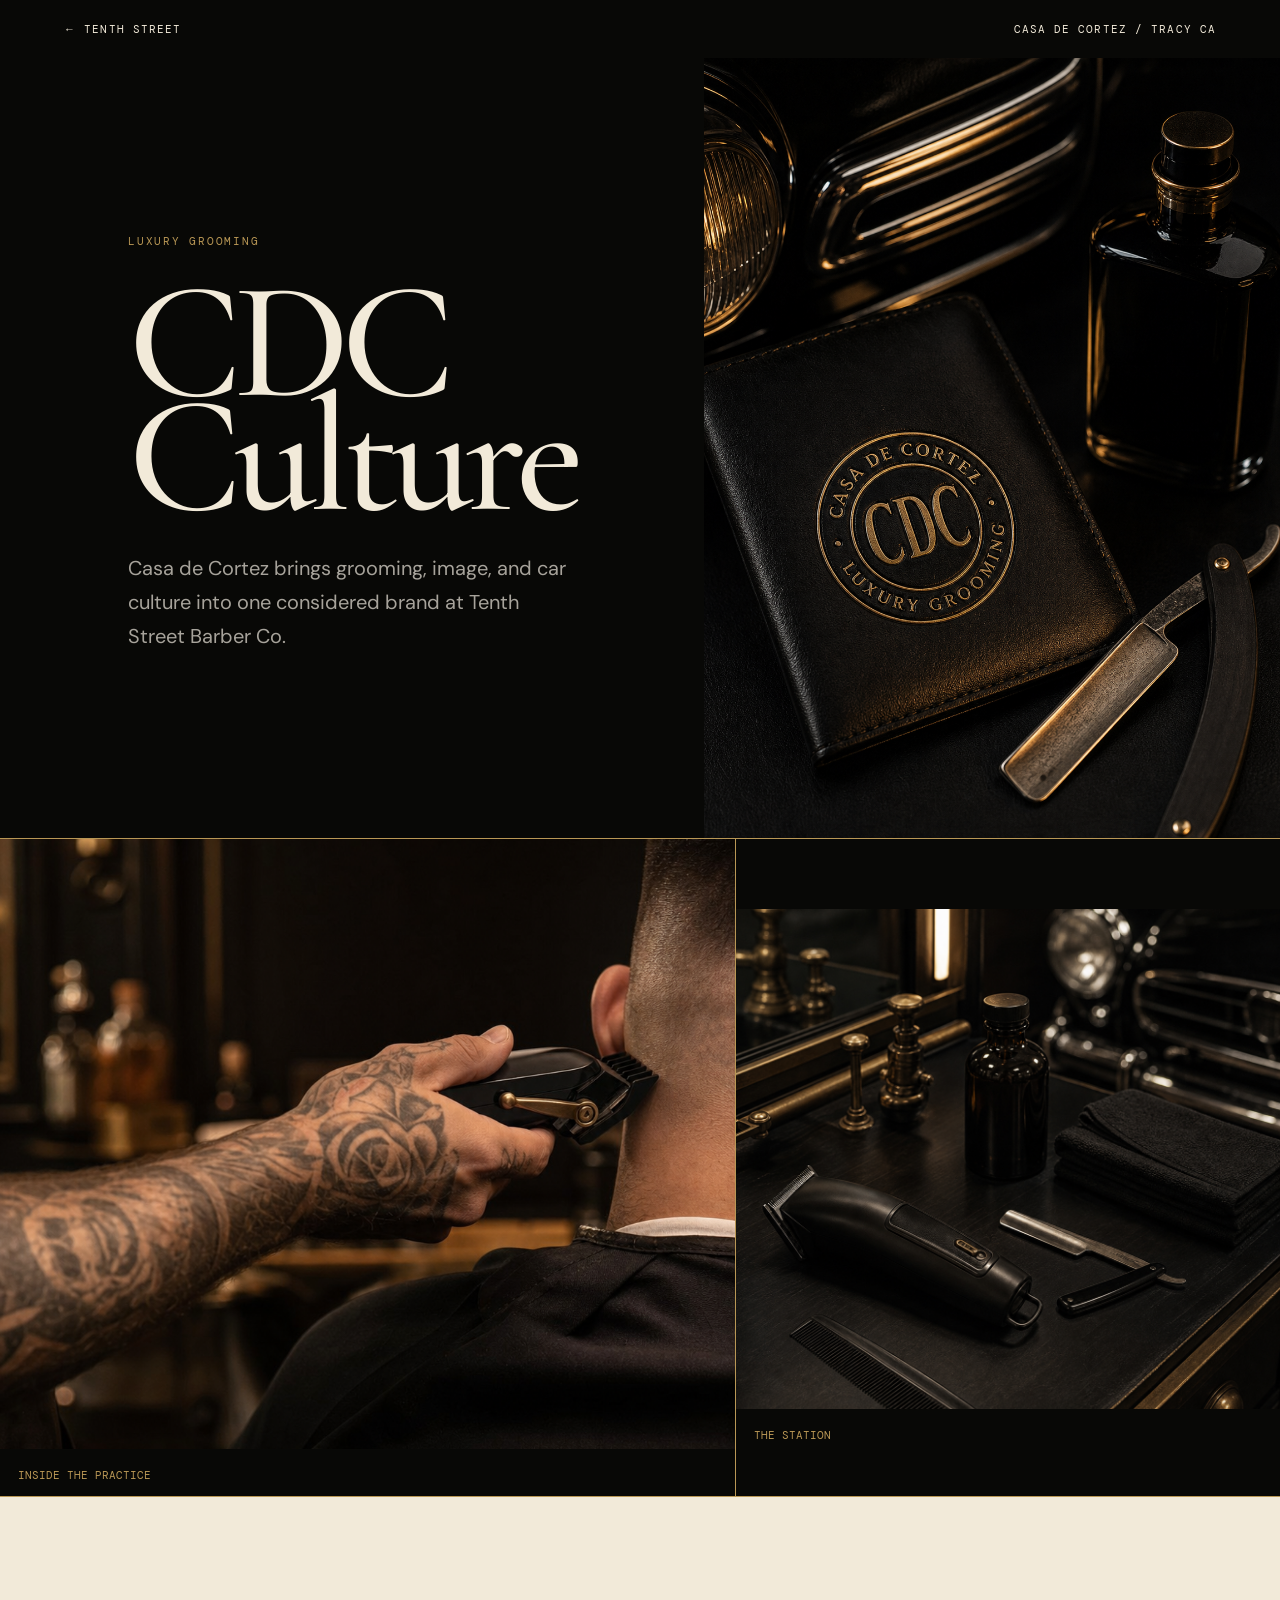
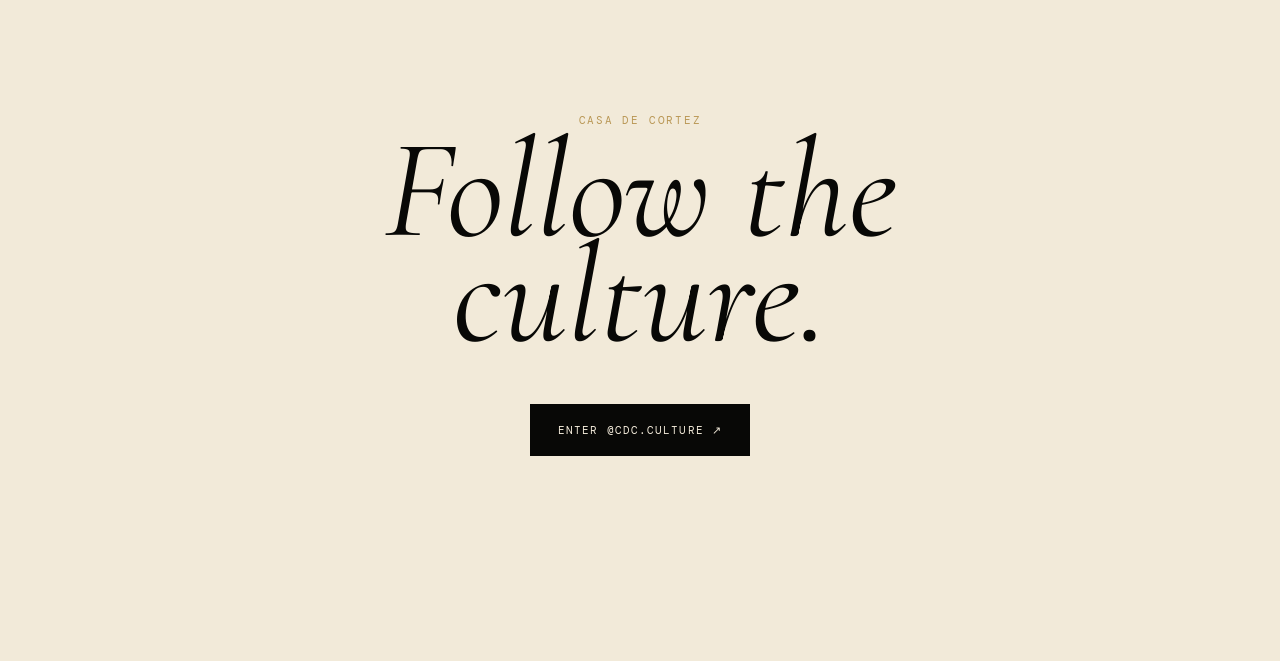
==== barbers/cdc-culture/index.html @ 83311b33 "Initial public release" ====
<!doctype html><html lang="en"><head><meta charset="utf-8"><meta name="viewport" content="width=device-width,initial-scale=1"><meta name="description" content="CDC Culture by Casa de Cortez, luxury grooming in Tracy, California."><title>CDC Culture — Casa de Cortez</title><link rel="preconnect" href="https://fonts.googleapis.com"><link href="https://fonts.googleapis.com/css2?family=Cormorant+Garamond:ital,wght@0,500;1,400&family=DM+Sans&family=DM+Mono&display=swap" rel="stylesheet"><style>
:root{--black:#080806;--cream:#f2ead9;--gold:#b99755}*{box-sizing:border-box}html{scroll-behavior:smooth}body{margin:0;background:var(--black);color:var(--cream);font-family:"DM Sans",sans-serif}.profile--luxury{overflow-x:hidden}.nav{display:flex;justify-content:space-between;padding:22px clamp(20px,5vw,76px);font:11px DM Mono;text-transform:uppercase;letter-spacing:.1em}.nav a{color:inherit;text-decoration:none}.hero{display:grid;grid-template-columns:1fr 1fr;min-height:780px;align-items:center}.copy{padding:clamp(60px,10vw,145px)}.overline{font:11px DM Mono;color:var(--gold);text-transform:uppercase;letter-spacing:.16em}h1{font:500 clamp(80px,13vw,190px)/.68 "Cormorant Garamond";letter-spacing:-.05em;margin:38px 0}.bio{font-size:20px;line-height:1.7;max-width:470px;color:#a7a39b}.hero img{width:100%;height:100%;object-fit:cover;object-position:center 16%}.work{display:grid;grid-template-columns:1.15fr .85fr;gap:1px;background:var(--gold);padding-block:1px}.work figure{margin:0;background:var(--black)}.work img{width:100%;height:610px;object-fit:cover;object-position:center 18%}.work figure:last-child img{height:500px;margin-top:70px;object-position:center 28%}.work figcaption{padding:14px 18px;font:11px DM Mono;color:var(--gold);text-transform:uppercase}.close{text-align:center;padding:clamp(100px,16vw,220px) 24px;background:var(--cream);color:var(--black)}.close h2{font:italic 400 clamp(70px,11vw,160px)/.75 "Cormorant Garamond";margin:0 0 55px}.btn{display:inline-block;background:var(--black);color:var(--cream);padding:19px 28px;text-decoration:none;font:11px DM Mono;text-transform:uppercase;letter-spacing:.1em}@media(max-width:750px){.hero,.work{grid-template-columns:1fr}.copy{padding:70px 24px}.hero img{height:560px;object-position:center 12%}.work img,.work figure:last-child img{height:480px;margin:0;object-position:center 14%}}@media(prefers-reduced-motion:reduce){html{scroll-behavior:auto}*{animation:none!important;transition:none!important}}
</style></head><body class="profile--luxury"><nav class="nav"><a href="../../index.html">← Tenth Street</a><span>Casa de Cortez / Tracy CA</span></nav><main><section class="hero"><div class="copy"><p class="overline">Luxury grooming</p><h1>CDC<br>Culture</h1><p class="bio">Casa de Cortez brings grooming, image, and car culture into one considered brand at Tenth Street Barber Co.</p></div><img src="assets/hero-v2.png" alt="Casa de Cortez luxury grooming campaign image"></section><section class="work" aria-label="CDC Culture at work"><figure><img src="assets/action-v3.png" alt="Precision clipper work in the CDC Culture shop"><figcaption>Inside the practice</figcaption></figure><figure><img src="assets/gear-v3.png" alt="Black and brass barber tools at a CDC Culture station"><figcaption>The station</figcaption></figure></section><section class="close"><p class="overline">Casa de Cortez</p><h2>Follow the<br>culture.</h2><a class="btn" href="https://www.instagram.com/cdc.culture/" target="_blank" rel="noreferrer">Enter @cdc.culture ↗</a></section></main></body></html>
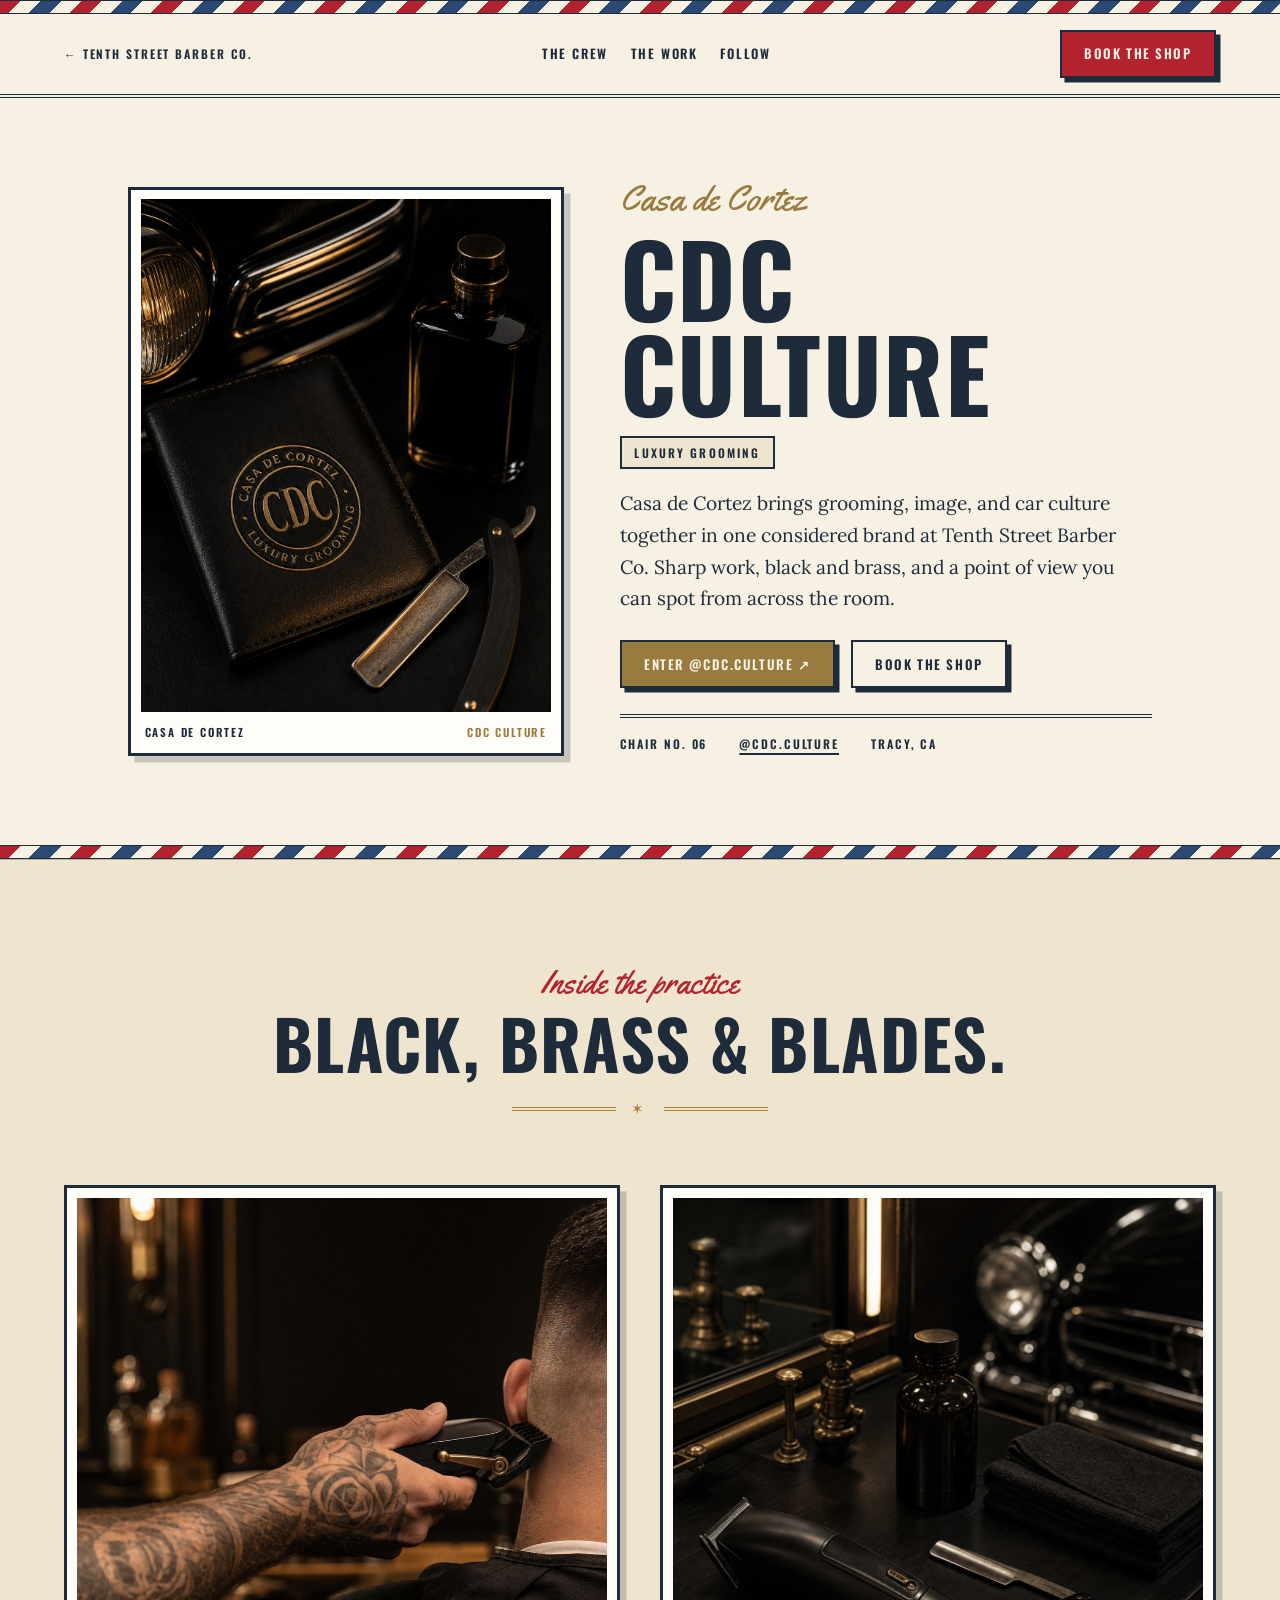
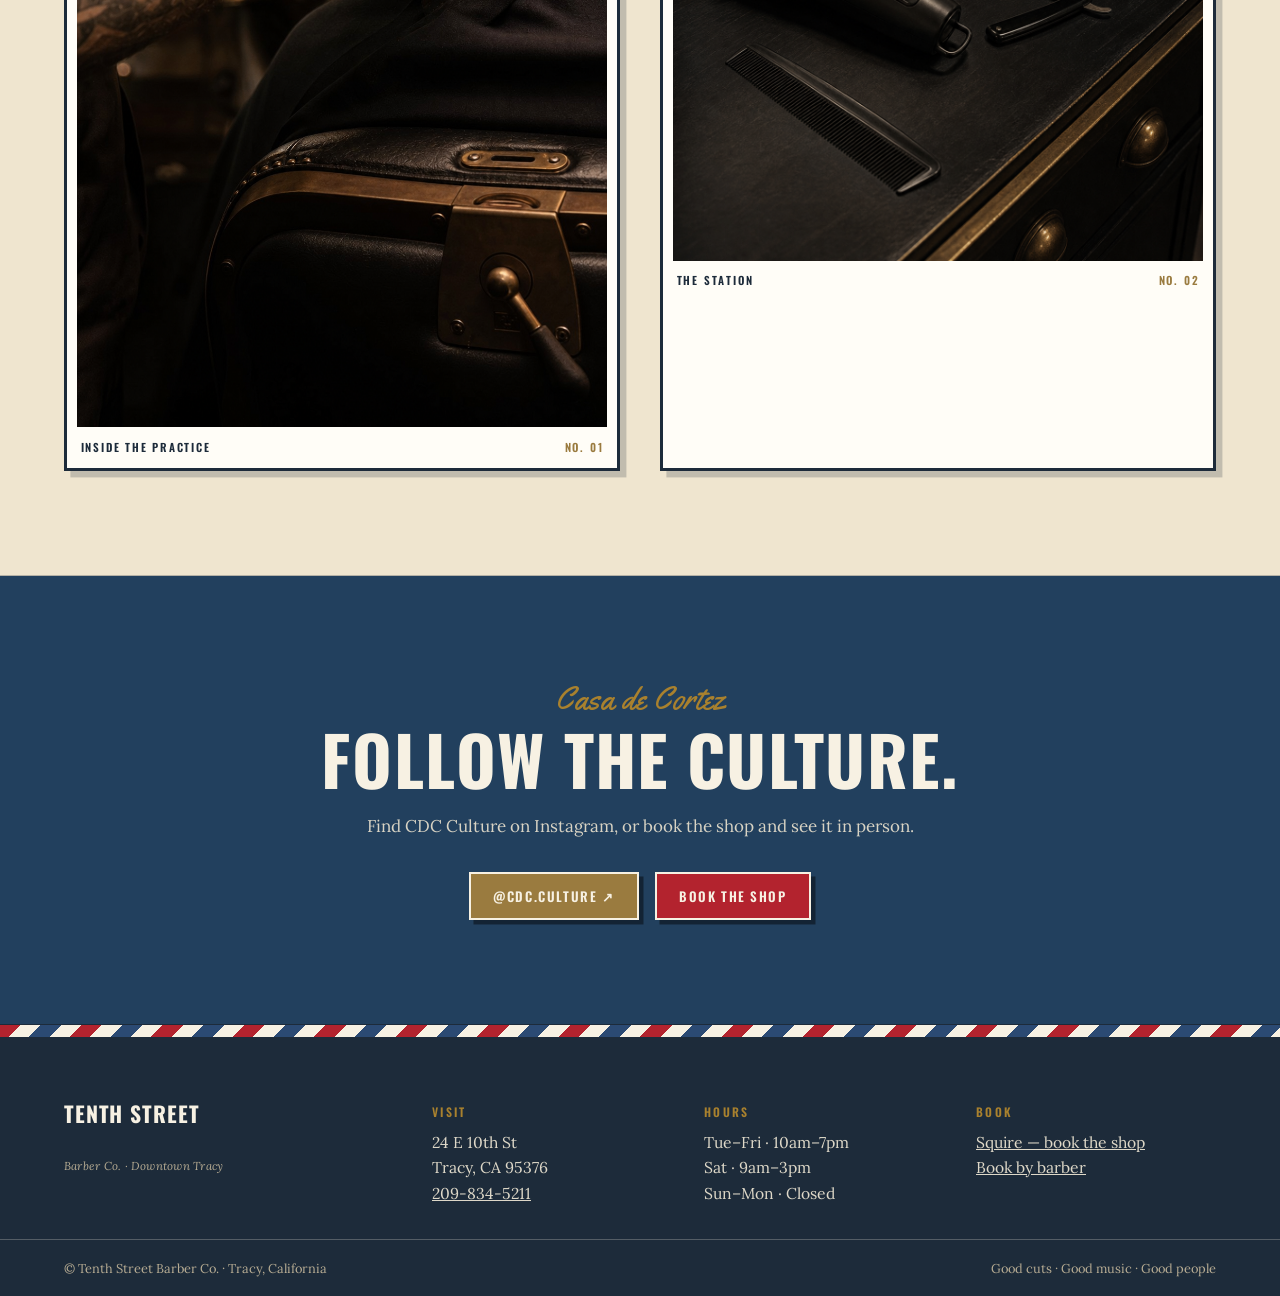
==== commit c34f145c: "Rebuild site in Classic Americana style with unified barber subpages - New shared design system (ass" ====
--- a/barbers/cdc-culture/index.html
+++ b/barbers/cdc-culture/index.html
@@ -1,3 +1,102 @@
-<!doctype html><html lang="en"><head><meta charset="utf-8"><meta name="viewport" content="width=device-width,initial-scale=1"><meta name="description" content="CDC Culture by Casa de Cortez, luxury grooming in Tracy, California."><title>CDC Culture — Casa de Cortez</title><link rel="preconnect" href="https://fonts.googleapis.com"><link href="https://fonts.googleapis.com/css2?family=Cormorant+Garamond:ital,wght@0,500;1,400&family=DM+Sans&family=DM+Mono&display=swap" rel="stylesheet"><style>
-:root{--black:#080806;--cream:#f2ead9;--gold:#b99755}*{box-sizing:border-box}html{scroll-behavior:smooth}body{margin:0;background:var(--black);color:var(--cream);font-family:"DM Sans",sans-serif}.profile--luxury{overflow-x:hidden}.nav{display:flex;justify-content:space-between;padding:22px clamp(20px,5vw,76px);font:11px DM Mono;text-transform:uppercase;letter-spacing:.1em}.nav a{color:inherit;text-decoration:none}.hero{display:grid;grid-template-columns:1fr 1fr;min-height:780px;align-items:center}.copy{padding:clamp(60px,10vw,145px)}.overline{font:11px DM Mono;color:var(--gold);text-transform:uppercase;letter-spacing:.16em}h1{font:500 clamp(80px,13vw,190px)/.68 "Cormorant Garamond";letter-spacing:-.05em;margin:38px 0}.bio{font-size:20px;line-height:1.7;max-width:470px;color:#a7a39b}.hero img{width:100%;height:100%;object-fit:cover;object-position:center 16%}.work{display:grid;grid-template-columns:1.15fr .85fr;gap:1px;background:var(--gold);padding-block:1px}.work figure{margin:0;background:var(--black)}.work img{width:100%;height:610px;object-fit:cover;object-position:center 18%}.work figure:last-child img{height:500px;margin-top:70px;object-position:center 28%}.work figcaption{padding:14px 18px;font:11px DM Mono;color:var(--gold);text-transform:uppercase}.close{text-align:center;padding:clamp(100px,16vw,220px) 24px;background:var(--cream);color:var(--black)}.close h2{font:italic 400 clamp(70px,11vw,160px)/.75 "Cormorant Garamond";margin:0 0 55px}.btn{display:inline-block;background:var(--black);color:var(--cream);padding:19px 28px;text-decoration:none;font:11px DM Mono;text-transform:uppercase;letter-spacing:.1em}@media(max-width:750px){.hero,.work{grid-template-columns:1fr}.copy{padding:70px 24px}.hero img{height:560px;object-position:center 12%}.work img,.work figure:last-child img{height:480px;margin:0;object-position:center 14%}}@media(prefers-reduced-motion:reduce){html{scroll-behavior:auto}*{animation:none!important;transition:none!important}}
-</style></head><body class="profile--luxury"><nav class="nav"><a href="../../index.html">← Tenth Street</a><span>Casa de Cortez / Tracy CA</span></nav><main><section class="hero"><div class="copy"><p class="overline">Luxury grooming</p><h1>CDC<br>Culture</h1><p class="bio">Casa de Cortez brings grooming, image, and car culture into one considered brand at Tenth Street Barber Co.</p></div><img src="assets/hero-v2.png" alt="Casa de Cortez luxury grooming campaign image"></section><section class="work" aria-label="CDC Culture at work"><figure><img src="assets/action-v3.png" alt="Precision clipper work in the CDC Culture shop"><figcaption>Inside the practice</figcaption></figure><figure><img src="assets/gear-v3.png" alt="Black and brass barber tools at a CDC Culture station"><figcaption>The station</figcaption></figure></section><section class="close"><p class="overline">Casa de Cortez</p><h2>Follow the<br>culture.</h2><a class="btn" href="https://www.instagram.com/cdc.culture/" target="_blank" rel="noreferrer">Enter @cdc.culture ↗</a></section></main></body></html>
+<!doctype html>
+<html lang="en">
+<head>
+  <meta charset="utf-8">
+  <meta name="viewport" content="width=device-width, initial-scale=1">
+  <meta name="description" content="CDC Culture by Casa de Cortez — luxury grooming at Tenth Street Barber Co. in downtown Tracy, California.">
+  <meta name="theme-color" content="#f7f1e3">
+  <title>CDC Culture · Casa de Cortez — Tenth Street Barber Co.</title>
+  <link rel="icon" href="data:image/svg+xml,%3Csvg xmlns='http://www.w3.org/2000/svg' viewBox='0 0 64 64'%3E%3Crect width='64' height='64' rx='12' fill='%23f7f1e3'/%3E%3Cpath d='M20 8h24v6H20zm0 42h24v6H20zm2-36h20v36H22z' fill='%231d2b3a'/%3E%3Cpath d='M24 16l16 8v6l-16-8zm0 12l16 8v6l-16-8z' fill='%23b3232e'/%3E%3C/svg%3E">
+  <link rel="preconnect" href="https://fonts.googleapis.com">
+  <link rel="preconnect" href="https://fonts.gstatic.com" crossorigin>
+  <link href="https://fonts.googleapis.com/css2?family=Oswald:wght@500;600;700&family=Lora:ital,wght@0,400;0,500;1,400&family=Yellowtail&display=swap" rel="stylesheet">
+  <link rel="stylesheet" href="../../assets/site.css">
+</head>
+<body style="--accent:#9a7b3f;">
+  <a class="skip-link" href="#main">Skip to content</a>
+  <div class="stripe" aria-hidden="true"></div>
+
+  <header class="site-header">
+    <a class="breadcrumb" href="../../index.html">← Tenth Street Barber Co.</a>
+    <nav class="site-nav" aria-label="Crew pages">
+      <a href="../../index.html#crew">The Crew</a>
+      <a href="#work">The Work</a>
+      <a href="#book">Follow</a>
+    </nav>
+    <a class="btn" href="https://getsquire.com/booking/brands/tenth-street-barber-co">Book the shop</a>
+  </header>
+
+  <main id="main">
+    <section class="profile-hero" aria-labelledby="profile-title">
+      <div>
+        <p class="kicker">Casa de Cortez</p>
+        <h1 class="profile-title" id="profile-title">CDC Culture</h1>
+        <p class="profile-role">Luxury grooming</p>
+        <p class="profile-bio">Casa de Cortez brings grooming, image, and car culture together in one considered brand at Tenth Street Barber Co. Sharp work, black and brass, and a point of view you can spot from across the room.</p>
+        <div class="btn-row">
+          <a class="btn btn-accent" href="https://www.instagram.com/cdc.culture/" target="_blank" rel="noreferrer">Enter @cdc.culture ↗</a>
+          <a class="btn btn-outline" href="https://getsquire.com/booking/brands/tenth-street-barber-co">Book the shop</a>
+        </div>
+        <p class="profile-meta"><span>Chair No. 06</span><a href="https://www.instagram.com/cdc.culture/" target="_blank" rel="noreferrer">@cdc.culture</a><span>Tracy, CA</span></p>
+      </div>
+      <figure class="frame">
+        <img src="assets/hero-v2.png" alt="Casa de Cortez luxury grooming campaign image with the CDC brand mark" width="1122" height="1402" fetchpriority="high">
+        <figcaption><span>Casa de Cortez</span><span class="num">CDC Culture</span></figcaption>
+      </figure>
+    </section>
+
+    <div class="stripe" aria-hidden="true"></div>
+
+    <section class="section section-deep" id="work" aria-labelledby="work-title">
+      <header class="section-head">
+        <p class="kicker">Inside the practice</p>
+        <h2 class="section-title" id="work-title">Black, brass &amp; blades.</h2>
+        <div class="star-rule" aria-hidden="true">✶</div>
+      </header>
+      <div class="work-grid">
+        <figure class="frame">
+          <img src="assets/action-v3.png" alt="Precision clipper work in the CDC Culture style" width="1003" height="1568" loading="lazy">
+          <figcaption><span>Inside the practice</span><span class="num">No. 01</span></figcaption>
+        </figure>
+        <figure class="frame">
+          <img src="assets/gear-v3.png" alt="Black and brass barber tools at a CDC Culture station" width="1122" height="1402" loading="lazy">
+          <figcaption><span>The station</span><span class="num">No. 02</span></figcaption>
+        </figure>
+      </div>
+    </section>
+
+    <section class="section section-navy closing" id="book" aria-labelledby="book-title">
+      <p class="kicker">Casa de Cortez</p>
+      <h2 class="section-title" id="book-title">Follow the culture.</h2>
+      <p class="closing-copy">Find CDC Culture on Instagram, or book the shop and see it in person.</p>
+      <div class="btn-row">
+        <a class="btn btn-accent" href="https://www.instagram.com/cdc.culture/" target="_blank" rel="noreferrer">@cdc.culture ↗</a>
+        <a class="btn" href="https://getsquire.com/booking/brands/tenth-street-barber-co">Book the shop</a>
+      </div>
+    </section>
+  </main>
+
+  <div class="stripe" aria-hidden="true"></div>
+  <footer class="site-footer">
+    <div class="footer-inner">
+      <p class="wordmark" style="margin:0;">Tenth Street <small>Barber Co. · Downtown Tracy</small></p>
+      <div class="footer-col">
+        <h3>Visit</h3>
+        <p>24 E 10th St<br>Tracy, CA 95376<br><a href="tel:+12098345211">209-834-5211</a></p>
+      </div>
+      <div class="footer-col">
+        <h3>Hours</h3>
+        <p>Tue–Fri · 10am–7pm<br>Sat · 9am–3pm<br>Sun–Mon · Closed</p>
+      </div>
+      <div class="footer-col">
+        <h3>Book</h3>
+        <p><a href="https://getsquire.com/booking/brands/tenth-street-barber-co">Squire — book the shop</a><br><a href="../../index.html#crew">Book by barber</a></p>
+      </div>
+    </div>
+    <div class="footer-base">
+      <p>© Tenth Street Barber Co. · Tracy, California</p>
+      <p>Good cuts · Good music · Good people</p>
+    </div>
+  </footer>
+</body>
+</html>
--- a/assets/site.css
+++ b/assets/site.css
@@ -0,0 +1,511 @@
+/* ==========================================================================
+   Tenth Street Barber Co. — Classic Americana design system
+   Shared by the homepage and every barber profile page.
+   Per-barber accent colors are set inline via `--accent` on <body>.
+   ========================================================================== */
+
+:root {
+  --paper: #f7f1e3;
+  --paper-deep: #efe5cf;
+  --ink: #1d2b3a;
+  --navy: #22405e;
+  --red: #b3232e;
+  --blue: #2b4a73;
+  --brass: #a9812e;
+  --line: rgba(29, 43, 58, .28);
+  --line-soft: rgba(29, 43, 58, .14);
+  --accent: var(--red);
+  --display: "Oswald", "Arial Narrow", sans-serif;
+  --script: "Yellowtail", cursive;
+  --body: "Lora", Georgia, serif;
+  --page: clamp(1.25rem, 5vw, 4rem);
+  --measure: 38rem;
+}
+
+*, *::before, *::after { box-sizing: border-box; }
+
+html { scroll-behavior: smooth; background: var(--paper); }
+
+body {
+  margin: 0;
+  background: var(--paper);
+  color: var(--ink);
+  font-family: var(--body);
+  font-size: 1.0625rem;
+  line-height: 1.65;
+  overflow-x: clip;
+}
+
+img { display: block; max-width: 100%; height: auto; }
+a { color: inherit; }
+h1, h2, h3, p, figure, ol, ul { margin-top: 0; }
+
+:focus-visible { outline: 3px solid var(--red); outline-offset: 3px; }
+
+.skip-link {
+  position: fixed;
+  z-index: 100;
+  top: .75rem;
+  left: .75rem;
+  padding: .7rem 1rem;
+  background: var(--red);
+  color: var(--paper);
+  font-weight: 700;
+  text-decoration: none;
+  transform: translateY(-250%);
+}
+.skip-link:focus { transform: none; }
+
+.sr-only {
+  position: absolute;
+  width: 1px; height: 1px;
+  padding: 0; margin: -1px;
+  overflow: hidden;
+  clip: rect(0, 0, 0, 0);
+  white-space: nowrap;
+  border: 0;
+}
+
+/* --- Barber-pole stripe -------------------------------------------------- */
+
+.stripe {
+  height: .85rem;
+  border-block: 1px solid var(--ink);
+  background: repeating-linear-gradient(
+    135deg,
+    var(--red) 0 .9rem,
+    var(--paper) .9rem 1.8rem,
+    var(--blue) 1.8rem 2.7rem,
+    var(--paper) 2.7rem 3.6rem
+  );
+}
+
+/* --- Header --------------------------------------------------------------- */
+
+.site-header {
+  display: flex;
+  flex-wrap: wrap;
+  align-items: center;
+  justify-content: space-between;
+  gap: .75rem 1.5rem;
+  padding: 1rem var(--page);
+  border-bottom: 4px double var(--ink);
+}
+
+.wordmark {
+  display: grid;
+  text-decoration: none;
+  font-family: var(--display);
+  font-weight: 700;
+  font-size: 1.35rem;
+  line-height: 1.05;
+  letter-spacing: .04em;
+  text-transform: uppercase;
+}
+.wordmark small {
+  font-family: var(--body);
+  font-style: italic;
+  font-weight: 400;
+  font-size: .72rem;
+  letter-spacing: .02em;
+  text-transform: none;
+  color: var(--navy);
+}
+
+.site-nav {
+  display: flex;
+  flex-wrap: wrap;
+  gap: .25rem 1.4rem;
+  font-family: var(--display);
+  font-size: .8rem;
+  font-weight: 600;
+  letter-spacing: .14em;
+  text-transform: uppercase;
+}
+.site-nav a { text-decoration: none; padding-block: .35rem; }
+.site-nav a:hover { color: var(--red); }
+
+/* --- Buttons -------------------------------------------------------------- */
+
+.btn {
+  display: inline-flex;
+  align-items: center;
+  justify-content: center;
+  gap: .6rem;
+  min-height: 3rem;
+  padding: .7rem 1.4rem;
+  border: 2px solid var(--ink);
+  background: var(--red);
+  color: var(--paper);
+  box-shadow: .28rem .28rem 0 var(--ink);
+  font-family: var(--display);
+  font-size: .82rem;
+  font-weight: 600;
+  letter-spacing: .12em;
+  text-transform: uppercase;
+  text-decoration: none;
+  transition: transform .15s ease, box-shadow .15s ease;
+}
+.btn:hover { transform: translate(.14rem, .14rem); box-shadow: .14rem .14rem 0 var(--ink); }
+.btn:active { transform: translate(.28rem, .28rem); box-shadow: 0 0 0 var(--ink); }
+
+.btn-outline { background: var(--paper); color: var(--ink); }
+.btn-navy { background: var(--navy); }
+.btn-accent { background: var(--accent); }
+
+.btn-row {
+  display: flex;
+  flex-wrap: wrap;
+  align-items: center;
+  gap: 1rem;
+}
+
+.text-link {
+  font-family: var(--display);
+  font-size: .8rem;
+  font-weight: 600;
+  letter-spacing: .12em;
+  text-transform: uppercase;
+  text-decoration-thickness: 2px;
+  text-underline-offset: .3em;
+}
+.text-link:hover { color: var(--red); }
+
+/* --- Section scaffolding --------------------------------------------------- */
+
+.section { padding: clamp(3.5rem, 9vw, 6.5rem) var(--page); }
+.section-deep { background: var(--paper-deep); border-block: 1px solid var(--line); }
+.section-navy { background: var(--navy); color: var(--paper); }
+
+.section-head { max-width: 52rem; margin-inline: auto; margin-bottom: clamp(2.25rem, 6vw, 4rem); text-align: center; }
+
+.kicker {
+  margin: 0 0 .4rem;
+  font-family: var(--script);
+  font-size: clamp(1.5rem, 3.5vw, 2rem);
+  line-height: 1.2;
+  color: var(--red);
+}
+.section-navy .kicker { color: var(--brass); }
+
+.section-title {
+  margin: 0;
+  font-family: var(--display);
+  font-size: clamp(2.4rem, 7vw, 4.25rem);
+  font-weight: 700;
+  line-height: 1;
+  letter-spacing: .02em;
+  text-transform: uppercase;
+}
+
+.star-rule {
+  display: flex;
+  align-items: center;
+  gap: .9rem;
+  justify-content: center;
+  margin: 1.2rem 0 0;
+  color: var(--brass);
+  font-size: .95rem;
+  letter-spacing: .35em;
+}
+.star-rule::before, .star-rule::after {
+  content: "";
+  width: clamp(3rem, 9vw, 6.5rem);
+  border-top: 4px double currentColor;
+}
+
+.section-intro { max-width: var(--measure); margin: 1.1rem auto 0; font-size: 1.05rem; }
+
+/* --- Framed photographs ----------------------------------------------------- */
+
+.frame {
+  margin: 0;
+  border: 3px solid var(--ink);
+  background: #fffdf7;
+  padding: .6rem;
+  box-shadow: .4rem .4rem 0 rgba(29, 43, 58, .22);
+}
+.frame img { width: 100%; }
+.frame figcaption {
+  display: flex;
+  justify-content: space-between;
+  gap: 1rem;
+  padding: .65rem .25rem .15rem;
+  font-family: var(--display);
+  font-size: .7rem;
+  font-weight: 600;
+  letter-spacing: .16em;
+  text-transform: uppercase;
+}
+.frame figcaption .num { color: var(--accent); }
+
+/* --- Hero ------------------------------------------------------------------- */
+
+.hero { padding: clamp(3rem, 8vw, 5.5rem) var(--page) 0; text-align: center; }
+.hero .kicker { font-size: clamp(1.7rem, 4.5vw, 2.4rem); }
+.hero-title {
+  margin: .2em 0 0;
+  font-family: var(--display);
+  font-size: clamp(3rem, 11.5vw, 7.75rem);
+  font-weight: 700;
+  line-height: .95;
+  letter-spacing: .015em;
+  text-transform: uppercase;
+}
+.hero-title span { display: block; font-size: .42em; letter-spacing: .28em; color: var(--navy); }
+.hero-sub { max-width: var(--measure); margin: 1.4rem auto 1.8rem; font-size: clamp(1.05rem, 2.4vw, 1.2rem); }
+.hero .btn-row { justify-content: center; margin-bottom: clamp(2.5rem, 7vw, 4.5rem); }
+.hero-media { max-width: 68rem; margin-inline: auto; }
+
+/* --- Crew grid ---------------------------------------------------------------- */
+
+.crew-grid {
+  display: grid;
+  gap: clamp(1.75rem, 4vw, 2.75rem);
+  max-width: 72rem;
+  margin-inline: auto;
+}
+
+.crew-card {
+  display: block;
+  text-decoration: none;
+  border: 3px solid var(--ink);
+  background: #fffdf7;
+  padding: .6rem;
+  box-shadow: .4rem .4rem 0 rgba(29, 43, 58, .22);
+  transition: transform .18s ease, box-shadow .18s ease;
+}
+.crew-card:hover { transform: translate(-.2rem, -.2rem); box-shadow: .65rem .65rem 0 var(--accent); }
+.crew-card img { width: 100%; aspect-ratio: 4 / 5; object-fit: cover; }
+.crew-card.crew-card-brand img { object-fit: contain; background: #0b0b09; padding: 18%; }
+
+.crew-plate { padding: .9rem .35rem .35rem; border-top: 4px double var(--ink); margin-top: .6rem; }
+.crew-plate .crew-no {
+  font-family: var(--display);
+  font-size: .68rem;
+  font-weight: 600;
+  letter-spacing: .2em;
+  text-transform: uppercase;
+  color: var(--accent);
+}
+.crew-plate strong {
+  display: block;
+  font-family: var(--display);
+  font-size: 1.45rem;
+  font-weight: 600;
+  line-height: 1.1;
+  letter-spacing: .04em;
+  text-transform: uppercase;
+}
+.crew-plate em { display: block; font-size: .88rem; color: var(--navy); }
+.crew-plate .crew-go {
+  display: inline-block;
+  margin-top: .55rem;
+  font-family: var(--display);
+  font-size: .7rem;
+  font-weight: 600;
+  letter-spacing: .16em;
+  text-transform: uppercase;
+  border-bottom: 2px solid var(--accent);
+}
+
+/* --- Services ledger ------------------------------------------------------------ */
+
+.service-list {
+  max-width: 46rem;
+  margin: 0 auto;
+  padding: 0;
+  list-style: none;
+  border-top: 4px double var(--ink);
+}
+.service-list li {
+  display: grid;
+  grid-template-columns: auto 1fr auto;
+  align-items: baseline;
+  gap: .4rem 1.1rem;
+  padding: 1.15rem .25rem;
+  border-bottom: 1px solid var(--line);
+}
+.service-list .no {
+  font-family: var(--display);
+  font-size: .72rem;
+  font-weight: 600;
+  letter-spacing: .16em;
+  color: var(--brass);
+}
+.service-list strong {
+  font-family: var(--display);
+  font-size: 1.3rem;
+  font-weight: 600;
+  letter-spacing: .05em;
+  text-transform: uppercase;
+}
+.service-list .price {
+  font-family: var(--display);
+  font-size: 1.3rem;
+  font-weight: 700;
+  color: var(--red);
+}
+.service-list small { grid-column: 2 / -1; font-size: .95rem; font-style: italic; color: #4c5a68; }
+.service-note { max-width: 46rem; margin: 1.2rem auto 0; text-align: center; font-style: italic; font-size: .92rem; color: #4c5a68; }
+.service-cta { text-align: center; margin-top: 2rem; }
+
+/* --- Work gallery ------------------------------------------------------------------ */
+
+.work-grid {
+  display: grid;
+  gap: clamp(1.5rem, 4vw, 2.5rem);
+  max-width: 72rem;
+  margin-inline: auto;
+}
+.work-credit { max-width: 46rem; margin: 2rem auto 0; text-align: center; font-style: italic; font-size: .95rem; }
+.work-credit a { color: var(--navy); }
+
+/* --- Visit ---------------------------------------------------------------------- */
+
+.visit-grid {
+  display: grid;
+  gap: clamp(2rem, 5vw, 3.5rem);
+  max-width: 68rem;
+  margin-inline: auto;
+  align-items: center;
+}
+
+.visit-card { border: 3px solid var(--ink); background: #fffdf7; box-shadow: .4rem .4rem 0 rgba(29, 43, 58, .22); }
+.visit-card > div { padding: 1.4rem 1.6rem; border-bottom: 1px solid var(--line); }
+.visit-card > div:last-child { border-bottom: 0; }
+.visit-card h3 {
+  margin: 0 0 .3rem;
+  font-family: var(--display);
+  font-size: .78rem;
+  font-weight: 600;
+  letter-spacing: .2em;
+  text-transform: uppercase;
+  color: var(--red);
+}
+.visit-card p { margin: 0; font-size: 1.05rem; }
+.visit-card a { color: var(--navy); }
+
+/* --- Closing CTA band ---------------------------------------------------------------- */
+
+.closing { text-align: center; }
+.closing .section-title { color: var(--paper); }
+.closing .btn-row { justify-content: center; margin-top: 2rem; }
+.closing .btn { border-color: var(--paper); box-shadow: .28rem .28rem 0 rgba(0, 0, 0, .45); }
+.closing p.closing-copy { max-width: var(--measure); margin: 1.2rem auto 0; color: #d8d3c4; }
+
+/* --- Footer ------------------------------------------------------------------------ */
+
+.site-footer { background: var(--ink); color: var(--paper); }
+.footer-inner {
+  display: grid;
+  gap: 2rem;
+  padding: clamp(2.5rem, 6vw, 4rem) var(--page) 2rem;
+}
+.footer-inner .wordmark small { color: #b7ac93; }
+.footer-col h3 {
+  margin: 0 0 .5rem;
+  font-family: var(--display);
+  font-size: .74rem;
+  font-weight: 600;
+  letter-spacing: .2em;
+  text-transform: uppercase;
+  color: var(--brass);
+}
+.footer-col p { margin: 0; font-size: .98rem; color: #ded8c8; }
+.footer-col a { color: inherit; }
+.footer-base {
+  display: flex;
+  flex-wrap: wrap;
+  justify-content: space-between;
+  gap: .5rem 1.5rem;
+  padding: 1.1rem var(--page);
+  border-top: 1px solid rgba(247, 241, 227, .25);
+  font-size: .8rem;
+  color: #b7ac93;
+}
+.footer-base p { margin: 0; }
+
+/* --- Barber profile pages -------------------------------------------------------------- */
+
+.profile-hero {
+  display: grid;
+  gap: clamp(2rem, 5vw, 3.5rem);
+  align-items: center;
+  max-width: 72rem;
+  margin-inline: auto;
+  padding: clamp(2.5rem, 7vw, 5rem) var(--page);
+}
+.profile-hero .kicker { font-size: clamp(1.6rem, 4vw, 2.2rem); color: var(--accent); }
+.profile-title {
+  margin: .1em 0 1rem;
+  font-family: var(--display);
+  font-size: clamp(3rem, 9.5vw, 6.25rem);
+  font-weight: 700;
+  line-height: .95;
+  letter-spacing: .015em;
+  text-transform: uppercase;
+}
+.profile-role {
+  display: inline-block;
+  margin: 0 0 1.2rem;
+  padding: .3rem .8rem;
+  border: 2px solid var(--ink);
+  background: var(--paper-deep);
+  font-family: var(--display);
+  font-size: .74rem;
+  font-weight: 600;
+  letter-spacing: .18em;
+  text-transform: uppercase;
+}
+.profile-bio { max-width: 32rem; font-size: clamp(1.05rem, 2.2vw, 1.2rem); }
+.profile-hero .btn-row { margin-top: 1.6rem; }
+.profile-hero .frame { max-width: 30rem; justify-self: center; width: 100%; }
+
+.profile-meta {
+  margin-top: 1.6rem;
+  padding-top: 1rem;
+  border-top: 4px double var(--ink);
+  display: flex;
+  flex-wrap: wrap;
+  gap: .5rem 2rem;
+  font-family: var(--display);
+  font-size: .74rem;
+  font-weight: 600;
+  letter-spacing: .16em;
+  text-transform: uppercase;
+}
+.profile-meta a { text-decoration-thickness: 2px; text-underline-offset: .3em; }
+.profile-meta a:hover { color: var(--accent); }
+
+.breadcrumb {
+  font-family: var(--display);
+  font-size: .74rem;
+  font-weight: 600;
+  letter-spacing: .16em;
+  text-transform: uppercase;
+  text-decoration: none;
+  padding-block: .35rem;
+}
+.breadcrumb:hover { color: var(--red); }
+
+/* --- Responsive --------------------------------------------------------------------------- */
+
+@media (min-width: 700px) {
+  .crew-grid { grid-template-columns: repeat(2, 1fr); }
+  .work-grid { grid-template-columns: repeat(2, 1fr); }
+  .visit-grid { grid-template-columns: 1fr 1.1fr; }
+  .footer-inner { grid-template-columns: 1.4fr 1fr 1fr 1fr; }
+  .profile-hero { grid-template-columns: minmax(0, .9fr) minmax(0, 1.1fr); }
+  .profile-hero .frame { order: -1; }
+}
+
+@media (min-width: 1040px) {
+  .crew-grid { grid-template-columns: repeat(3, 1fr); }
+  .work-grid.work-grid-3 { grid-template-columns: repeat(3, 1fr); }
+}
+
+@media (prefers-reduced-motion: reduce) {
+  html { scroll-behavior: auto; }
+  *, *::before, *::after { transition: none !important; animation: none !important; }
+}
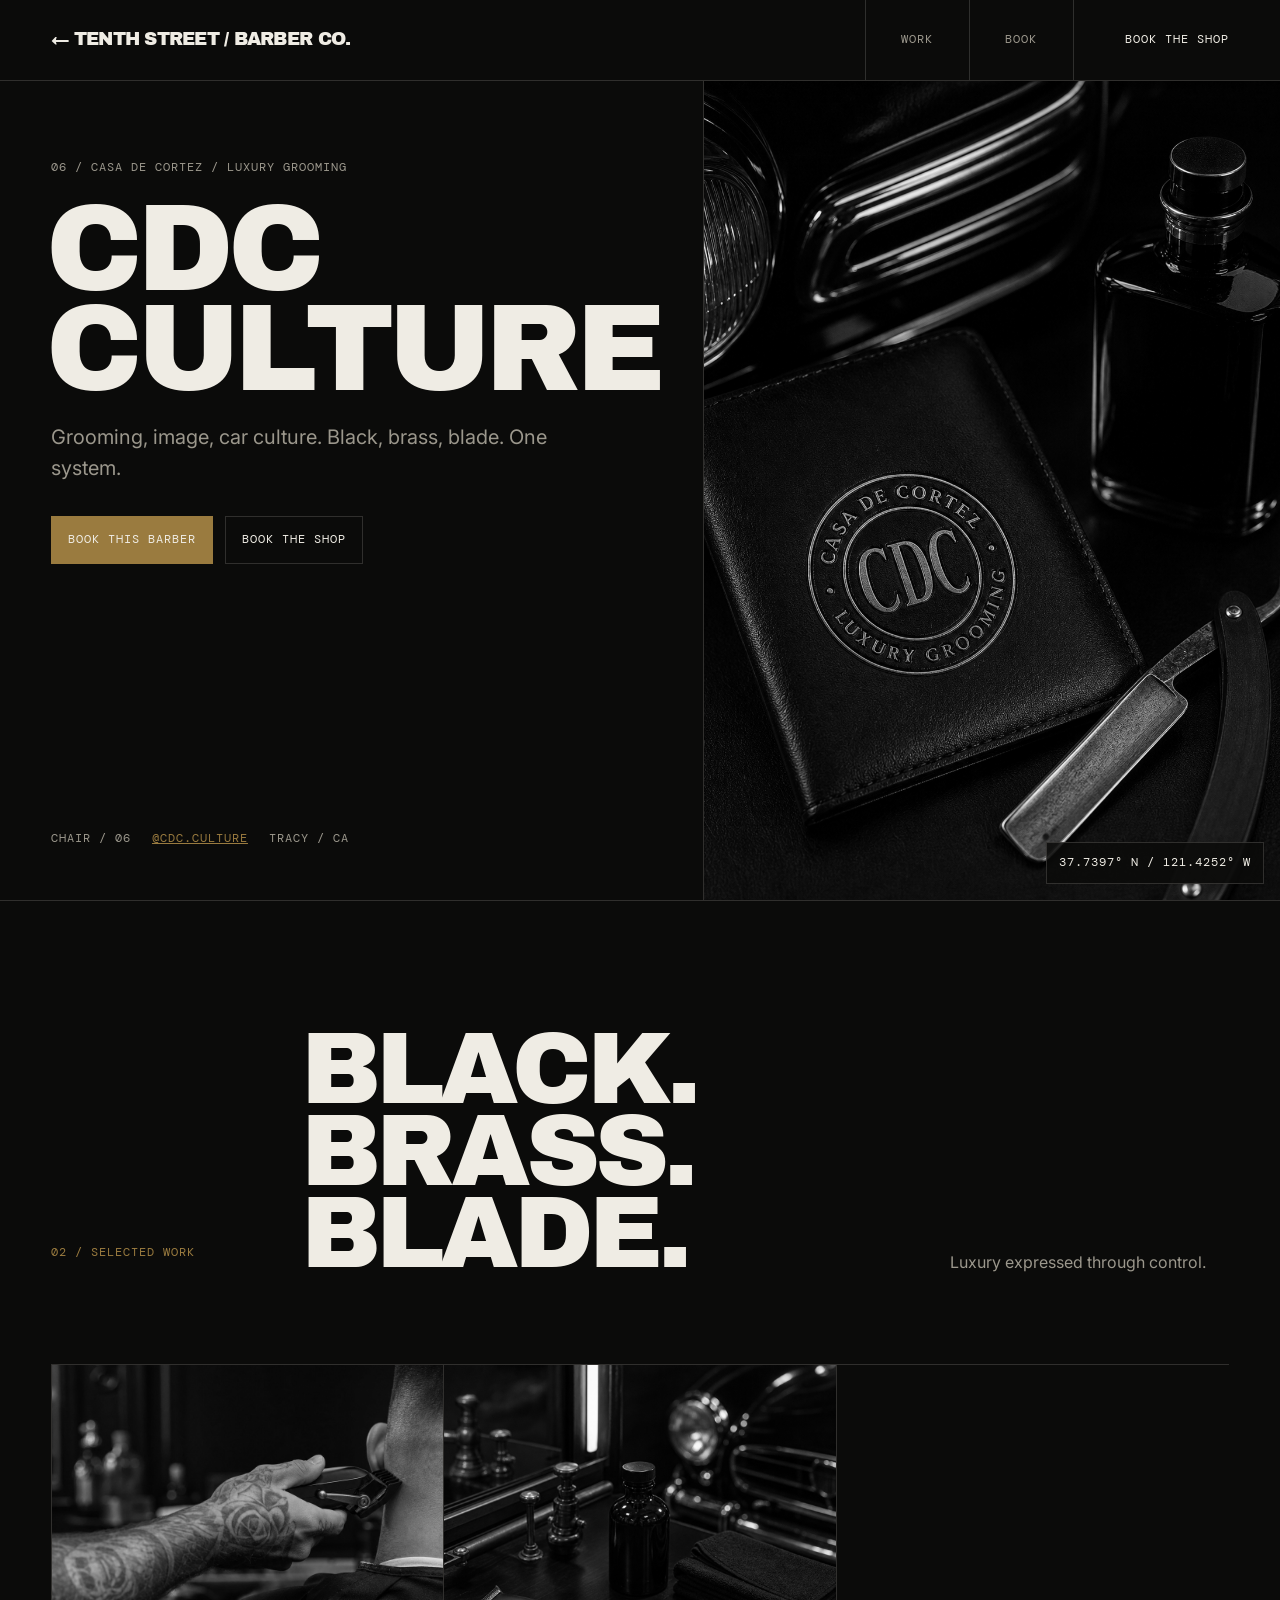
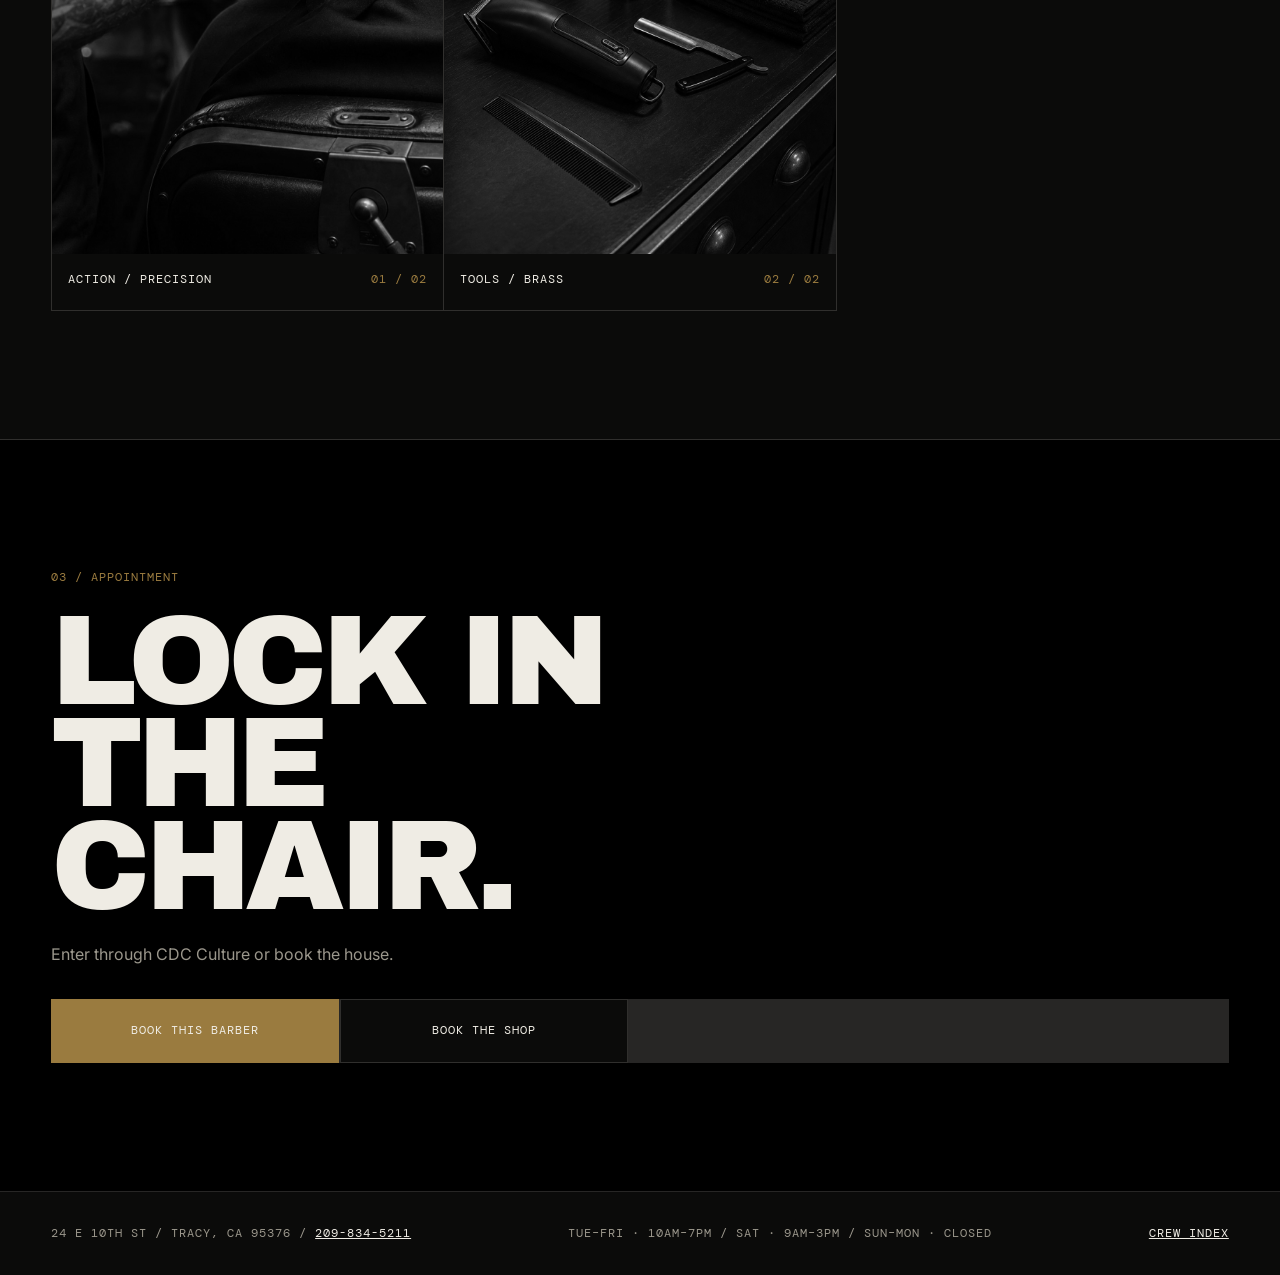
==== commit 465eb3eb: "Build Dark Editorial Tenth Street site" ====
--- a/barbers/cdc-culture/index.html
+++ b/barbers/cdc-culture/index.html
@@ -1,102 +1,11 @@
 <!doctype html>
 <html lang="en">
-<head>
-  <meta charset="utf-8">
-  <meta name="viewport" content="width=device-width, initial-scale=1">
-  <meta name="description" content="CDC Culture by Casa de Cortez — luxury grooming at Tenth Street Barber Co. in downtown Tracy, California.">
-  <meta name="theme-color" content="#f7f1e3">
-  <title>CDC Culture · Casa de Cortez — Tenth Street Barber Co.</title>
-  <link rel="icon" href="data:image/svg+xml,%3Csvg xmlns='http://www.w3.org/2000/svg' viewBox='0 0 64 64'%3E%3Crect width='64' height='64' rx='12' fill='%23f7f1e3'/%3E%3Cpath d='M20 8h24v6H20zm0 42h24v6H20zm2-36h20v36H22z' fill='%231d2b3a'/%3E%3Cpath d='M24 16l16 8v6l-16-8zm0 12l16 8v6l-16-8z' fill='%23b3232e'/%3E%3C/svg%3E">
-  <link rel="preconnect" href="https://fonts.googleapis.com">
-  <link rel="preconnect" href="https://fonts.gstatic.com" crossorigin>
-  <link href="https://fonts.googleapis.com/css2?family=Oswald:wght@500;600;700&family=Lora:ital,wght@0,400;0,500;1,400&family=Yellowtail&display=swap" rel="stylesheet">
-  <link rel="stylesheet" href="../../assets/site.css">
-</head>
-<body style="--accent:#9a7b3f;">
-  <a class="skip-link" href="#main">Skip to content</a>
-  <div class="stripe" aria-hidden="true"></div>
-
-  <header class="site-header">
-    <a class="breadcrumb" href="../../index.html">← Tenth Street Barber Co.</a>
-    <nav class="site-nav" aria-label="Crew pages">
-      <a href="../../index.html#crew">The Crew</a>
-      <a href="#work">The Work</a>
-      <a href="#book">Follow</a>
-    </nav>
-    <a class="btn" href="https://getsquire.com/booking/brands/tenth-street-barber-co">Book the shop</a>
-  </header>
-
-  <main id="main">
-    <section class="profile-hero" aria-labelledby="profile-title">
-      <div>
-        <p class="kicker">Casa de Cortez</p>
-        <h1 class="profile-title" id="profile-title">CDC Culture</h1>
-        <p class="profile-role">Luxury grooming</p>
-        <p class="profile-bio">Casa de Cortez brings grooming, image, and car culture together in one considered brand at Tenth Street Barber Co. Sharp work, black and brass, and a point of view you can spot from across the room.</p>
-        <div class="btn-row">
-          <a class="btn btn-accent" href="https://www.instagram.com/cdc.culture/" target="_blank" rel="noreferrer">Enter @cdc.culture ↗</a>
-          <a class="btn btn-outline" href="https://getsquire.com/booking/brands/tenth-street-barber-co">Book the shop</a>
-        </div>
-        <p class="profile-meta"><span>Chair No. 06</span><a href="https://www.instagram.com/cdc.culture/" target="_blank" rel="noreferrer">@cdc.culture</a><span>Tracy, CA</span></p>
-      </div>
-      <figure class="frame">
-        <img src="assets/hero-v2.png" alt="Casa de Cortez luxury grooming campaign image with the CDC brand mark" width="1122" height="1402" fetchpriority="high">
-        <figcaption><span>Casa de Cortez</span><span class="num">CDC Culture</span></figcaption>
-      </figure>
-    </section>
-
-    <div class="stripe" aria-hidden="true"></div>
-
-    <section class="section section-deep" id="work" aria-labelledby="work-title">
-      <header class="section-head">
-        <p class="kicker">Inside the practice</p>
-        <h2 class="section-title" id="work-title">Black, brass &amp; blades.</h2>
-        <div class="star-rule" aria-hidden="true">✶</div>
-      </header>
-      <div class="work-grid">
-        <figure class="frame">
-          <img src="assets/action-v3.png" alt="Precision clipper work in the CDC Culture style" width="1003" height="1568" loading="lazy">
-          <figcaption><span>Inside the practice</span><span class="num">No. 01</span></figcaption>
-        </figure>
-        <figure class="frame">
-          <img src="assets/gear-v3.png" alt="Black and brass barber tools at a CDC Culture station" width="1122" height="1402" loading="lazy">
-          <figcaption><span>The station</span><span class="num">No. 02</span></figcaption>
-        </figure>
-      </div>
-    </section>
-
-    <section class="section section-navy closing" id="book" aria-labelledby="book-title">
-      <p class="kicker">Casa de Cortez</p>
-      <h2 class="section-title" id="book-title">Follow the culture.</h2>
-      <p class="closing-copy">Find CDC Culture on Instagram, or book the shop and see it in person.</p>
-      <div class="btn-row">
-        <a class="btn btn-accent" href="https://www.instagram.com/cdc.culture/" target="_blank" rel="noreferrer">@cdc.culture ↗</a>
-        <a class="btn" href="https://getsquire.com/booking/brands/tenth-street-barber-co">Book the shop</a>
-      </div>
-    </section>
-  </main>
-
-  <div class="stripe" aria-hidden="true"></div>
-  <footer class="site-footer">
-    <div class="footer-inner">
-      <p class="wordmark" style="margin:0;">Tenth Street <small>Barber Co. · Downtown Tracy</small></p>
-      <div class="footer-col">
-        <h3>Visit</h3>
-        <p>24 E 10th St<br>Tracy, CA 95376<br><a href="tel:+12098345211">209-834-5211</a></p>
-      </div>
-      <div class="footer-col">
-        <h3>Hours</h3>
-        <p>Tue–Fri · 10am–7pm<br>Sat · 9am–3pm<br>Sun–Mon · Closed</p>
-      </div>
-      <div class="footer-col">
-        <h3>Book</h3>
-        <p><a href="https://getsquire.com/booking/brands/tenth-street-barber-co">Squire — book the shop</a><br><a href="../../index.html#crew">Book by barber</a></p>
-      </div>
-    </div>
-    <div class="footer-base">
-      <p>© Tenth Street Barber Co. · Tracy, California</p>
-      <p>Good cuts · Good music · Good people</p>
-    </div>
-  </footer>
-</body>
-</html>
+<head><meta charset="utf-8"><meta name="viewport" content="width=device-width, initial-scale=1"><meta name="description" content="CDC Culture and Casa de Cortez — luxury grooming at Tenth Street Barber Co. in Tracy, California."><meta name="theme-color" content="#0b0b0a"><title>CDC Culture — Tenth Street Barber Co.</title><link rel="preconnect" href="https://fonts.googleapis.com"><link rel="preconnect" href="https://fonts.gstatic.com" crossorigin><link href="https://fonts.googleapis.com/css2?family=Archivo+Black&family=DM+Mono:wght@400;500&family=Inter:wght@400;500&display=swap" rel="stylesheet"><link rel="stylesheet" href="../../assets/site.css"><script src="../../assets/site.js" defer></script></head>
+<body style="--accent: #9a7b3f;">
+  <a class="skip-link" href="#main">Skip to content</a><header class="site-header"><a class="breadcrumb" href="../../index.html">← Tenth Street / Barber Co.</a><nav class="site-nav" aria-label="Profile"><a href="#work">Work</a><a href="#book">Book</a></nav><a class="action" href="https://getsquire.com/booking/brands/tenth-street-barber-co">Book the shop</a></header>
+  <main id="main"><section class="profile-hero" aria-labelledby="profile-title"><div class="profile-copy"><div><p class="eyebrow">06 / Casa de Cortez / Luxury grooming</p><h1 class="profile-title" id="profile-title">CDC Culture</h1><p class="profile-bio">Grooming, image, car culture. Black, brass, blade. One system.</p><div class="action-row"><a class="action action-primary" href="https://www.instagram.com/cdc.culture/">Book this barber</a><a class="action" href="https://getsquire.com/booking/brands/tenth-street-barber-co">Book the shop</a></div></div><p class="profile-meta"><span>Chair / 06</span><a href="https://www.instagram.com/cdc.culture/">@cdc.culture</a><span>Tracy / CA</span></p></div><figure class="profile-media"><img src="assets/hero-v2.png" alt="Casa de Cortez luxury grooming campaign image with the CDC brand mark" width="1122" height="1402" fetchpriority="high"><figcaption class="coordinates">37.7397° N / 121.4252° W</figcaption></figure></section>
+    <section class="section" id="work" aria-labelledby="work-title"><header class="section-head"><p class="section-index">02 / Selected work</p><h2 class="section-title" id="work-title">Black. Brass. Blade.</h2><p class="section-intro">Luxury expressed through control.</p></header><div class="gallery-grid profile-gallery"><figure class="work-card"><button class="gallery-trigger" type="button" data-lightbox-trigger aria-label="Enlarge CDC clipper work"><img src="assets/action-v3.png" alt="Precision clipper work in the CDC Culture style" width="1003" height="1568" loading="lazy"></button><figcaption class="gallery-caption"><span>Action / precision</span><span class="gallery-number">01 / 02</span></figcaption></figure><figure class="work-card"><button class="gallery-trigger" type="button" data-lightbox-trigger aria-label="Enlarge CDC tools"><img src="assets/gear-v3.png" alt="Black and brass barber tools at a CDC Culture station" width="1122" height="1402" loading="lazy"></button><figcaption class="gallery-caption"><span>Tools / brass</span><span class="gallery-number">02 / 02</span></figcaption></figure></div></section>
+    <section class="booking-band" id="book" aria-labelledby="book-title"><p class="section-index">03 / Appointment</p><h2 class="booking-title" id="book-title">LOCK IN THE CHAIR.</h2><p class="booking-copy">Enter through CDC Culture or book the house.</p><div class="booking-actions"><a class="action action-primary" href="https://www.instagram.com/cdc.culture/">Book this barber</a><a class="action" href="https://getsquire.com/booking/brands/tenth-street-barber-co">Book the shop</a></div></section></main>
+  <footer class="site-footer"><p class="footer-meta"><span>24 E 10th St / Tracy, CA 95376 / <a href="tel:+12098345211">209-834-5211</a></span><span>Tue–Fri · 10am–7pm / Sat · 9am–3pm / Sun–Mon · Closed</span><a href="../../index.html#crew">Crew index</a></p></footer>
+  <div class="lightbox" data-lightbox role="dialog" aria-modal="true" aria-labelledby="lightbox-caption" aria-hidden="true"><div class="lightbox-top"><p class="lightbox-count" data-lightbox-count>01 / 02</p><button class="icon-button" type="button" data-lightbox-close aria-label="Close enlarged photo">×</button></div><div class="lightbox-stage"><button class="icon-button" type="button" data-lightbox-prev aria-label="Previous photo">←</button><figure class="lightbox-figure"><img class="lightbox-image" data-lightbox-image src="[data-uri]" alt="" width="1" height="1" loading="lazy"><figcaption class="sr-only" id="lightbox-caption">Selected work</figcaption></figure><button class="icon-button" type="button" data-lightbox-next aria-label="Next photo">→</button></div><p class="lightbox-caption" data-lightbox-caption>Selected work</p></div>
+</body></html>
--- a/assets/site.css
+++ b/assets/site.css
@@ -1,511 +1,563 @@
-/* ==========================================================================
-   Tenth Street Barber Co. — Classic Americana design system
-   Shared by the homepage and every barber profile page.
-   Per-barber accent colors are set inline via `--accent` on <body>.
-   ========================================================================== */
-
+/* Tenth Street Barber Co. — Dark Editorial design system */
 :root {
-  --paper: #f7f1e3;
-  --paper-deep: #efe5cf;
-  --ink: #1d2b3a;
-  --navy: #22405e;
-  --red: #b3232e;
-  --blue: #2b4a73;
-  --brass: #a9812e;
-  --line: rgba(29, 43, 58, .28);
-  --line-soft: rgba(29, 43, 58, .14);
-  --accent: var(--red);
-  --display: "Oswald", "Arial Narrow", sans-serif;
-  --script: "Yellowtail", cursive;
-  --body: "Lora", Georgia, serif;
-  --page: clamp(1.25rem, 5vw, 4rem);
-  --measure: 38rem;
+  --black: #0b0b0a;
+  --soft: #161614;
+  --bone: #efece4;
+  --muted: #9b978c;
+  --line: rgba(239,236,228,.16);
+  --accent: #c88a2e;
+  --display: "Archivo Black", Impact, sans-serif;
+  --mono: "DM Mono", Consolas, monospace;
+  --body: "Inter", Arial, sans-serif;
+  --page: clamp(1rem, 4vw, 4.5rem);
+  --section: clamp(4rem, 10vw, 9rem);
 }
 
 *, *::before, *::after { box-sizing: border-box; }
 
-html { scroll-behavior: smooth; background: var(--paper); }
+html {
+  background: var(--black);
+  color-scheme: dark;
+  scroll-behavior: smooth;
+}
 
 body {
   margin: 0;
-  background: var(--paper);
-  color: var(--ink);
+  overflow-x: clip;
+  background: var(--black);
+  color: var(--bone);
   font-family: var(--body);
-  font-size: 1.0625rem;
-  line-height: 1.65;
-  overflow-x: clip;
-}
-
+  font-size: 1rem;
+  font-weight: 400;
+  line-height: 1.55;
+}
+
+body.lightbox-open { overflow: hidden; }
 img { display: block; max-width: 100%; height: auto; }
 a { color: inherit; }
+button { color: inherit; font: inherit; }
 h1, h2, h3, p, figure, ol, ul { margin-top: 0; }
 
-:focus-visible { outline: 3px solid var(--red); outline-offset: 3px; }
+:focus-visible {
+  outline: 2px solid var(--accent);
+  outline-offset: 4px;
+}
 
 .skip-link {
   position: fixed;
-  z-index: 100;
-  top: .75rem;
-  left: .75rem;
-  padding: .7rem 1rem;
-  background: var(--red);
-  color: var(--paper);
-  font-weight: 700;
+  z-index: 500;
+  top: 1rem;
+  left: 1rem;
+  min-height: 3rem;
+  padding: .8rem 1rem;
+  transform: translateY(-180%);
+  background: var(--accent);
+  color: var(--black);
+  font-family: var(--mono);
+  font-size: .75rem;
   text-decoration: none;
-  transform: translateY(-250%);
-}
+  text-transform: uppercase;
+}
+
 .skip-link:focus { transform: none; }
 
 .sr-only {
   position: absolute;
-  width: 1px; height: 1px;
-  padding: 0; margin: -1px;
+  width: 1px;
+  height: 1px;
+  padding: 0;
+  margin: -1px;
   overflow: hidden;
   clip: rect(0, 0, 0, 0);
   white-space: nowrap;
   border: 0;
 }
 
-/* --- Barber-pole stripe -------------------------------------------------- */
-
-.stripe {
-  height: .85rem;
-  border-block: 1px solid var(--ink);
-  background: repeating-linear-gradient(
-    135deg,
-    var(--red) 0 .9rem,
-    var(--paper) .9rem 1.8rem,
-    var(--blue) 1.8rem 2.7rem,
-    var(--paper) 2.7rem 3.6rem
-  );
-}
-
-/* --- Header --------------------------------------------------------------- */
+.mono,
+.eyebrow,
+.section-index,
+.coordinates,
+.site-nav,
+.crew-index-link,
+.ticker,
+.gallery-caption,
+.data-label,
+.profile-meta,
+.footer-meta,
+.action,
+.lightbox-count,
+.lightbox-caption {
+  font-family: var(--mono);
+  font-size: clamp(.66rem, 1vw, .78rem);
+  letter-spacing: .08em;
+  text-transform: uppercase;
+}
 
 .site-header {
-  display: flex;
-  flex-wrap: wrap;
+  display: grid;
+  grid-template-columns: minmax(11rem, 1fr) auto auto;
   align-items: center;
-  justify-content: space-between;
-  gap: .75rem 1.5rem;
-  padding: 1rem var(--page);
-  border-bottom: 4px double var(--ink);
-}
-
-.wordmark {
-  display: grid;
+  min-height: 5rem;
+  border-bottom: 1px solid var(--line);
+}
+
+.brand,
+.breadcrumb {
+  display: flex;
+  align-items: center;
+  min-height: 5rem;
+  padding-inline: var(--page);
+  border-right: 1px solid var(--line);
+  font-family: var(--display);
+  font-size: clamp(.88rem, 1.5vw, 1.15rem);
+  line-height: .95;
+  letter-spacing: -.04em;
   text-decoration: none;
-  font-family: var(--display);
-  font-weight: 700;
-  font-size: 1.35rem;
-  line-height: 1.05;
-  letter-spacing: .04em;
   text-transform: uppercase;
 }
-.wordmark small {
-  font-family: var(--body);
-  font-style: italic;
-  font-weight: 400;
-  font-size: .72rem;
-  letter-spacing: .02em;
-  text-transform: none;
-  color: var(--navy);
-}
 
 .site-nav {
   display: flex;
-  flex-wrap: wrap;
-  gap: .25rem 1.4rem;
-  font-family: var(--display);
-  font-size: .8rem;
-  font-weight: 600;
-  letter-spacing: .14em;
-  text-transform: uppercase;
-}
-.site-nav a { text-decoration: none; padding-block: .35rem; }
-.site-nav a:hover { color: var(--red); }
-
-/* --- Buttons -------------------------------------------------------------- */
-
-.btn {
+  align-items: stretch;
+  min-height: 5rem;
+}
+
+.site-nav a {
+  display: grid;
+  place-items: center;
+  min-width: 6.5rem;
+  min-height: 5rem;
+  padding-inline: 1rem;
+  border-right: 1px solid var(--line);
+  color: var(--muted);
+  text-decoration: none;
+}
+
+.site-nav a:hover { color: var(--bone); }
+
+.action {
   display: inline-flex;
   align-items: center;
   justify-content: center;
-  gap: .6rem;
+  gap: .65rem;
   min-height: 3rem;
-  padding: .7rem 1.4rem;
-  border: 2px solid var(--ink);
-  background: var(--red);
-  color: var(--paper);
-  box-shadow: .28rem .28rem 0 var(--ink);
+  padding: .8rem 1rem;
+  border: 1px solid var(--line);
+  background: transparent;
+  color: var(--bone);
+  text-align: center;
+  text-decoration: none;
+  transition: background-color .18s ease, border-color .18s ease, color .18s ease;
+}
+
+.site-header > .action {
+  min-height: 5rem;
+  padding-inline: var(--page);
+  border-width: 0;
+}
+
+.action:hover { border-color: var(--bone); background: var(--bone); color: var(--black); }
+.action-primary { border-color: var(--accent); background: var(--accent); color: var(--bone); }
+.action-primary:hover { border-color: var(--bone); background: var(--bone); color: var(--black); }
+.action-row { display: flex; flex-wrap: wrap; gap: .75rem; }
+
+.masthead-grid,
+.profile-hero {
+  display: grid;
+  grid-template-columns: 55fr 45fr;
+  min-height: calc(100svh - 5rem);
+  border-bottom: 1px solid var(--line);
+}
+
+.hero-copy,
+.profile-copy {
+  position: relative;
+  display: flex;
+  flex-direction: column;
+  justify-content: space-between;
+  min-width: 0;
+  padding: clamp(2rem, 6vw, 6rem) var(--page) clamp(2rem, 4vw, 4rem);
+  border-right: 1px solid var(--line);
+}
+
+.hero-rail {
+  position: absolute;
+  inset: 0 auto 0 0;
+  display: grid;
+  align-content: space-between;
+  width: clamp(2.3rem, 4vw, 3.5rem);
+  padding-block: 1.25rem;
+  border-right: 1px solid var(--line);
+  color: var(--muted);
+  writing-mode: vertical-rl;
+}
+
+.hero-rail span { margin-inline: auto; }
+.hero-copy-inner { padding-left: clamp(2.5rem, 5vw, 5rem); }
+.eyebrow, .section-index, .coordinates, .profile-meta { color: var(--muted); }
+.section-index, .crew-number, .gallery-number { color: var(--accent); }
+
+.hero-title,
+.profile-title,
+.section-title,
+.booking-title {
+  margin: .18em 0;
   font-family: var(--display);
-  font-size: .82rem;
-  font-weight: 600;
-  letter-spacing: .12em;
+  font-weight: 400;
+  line-height: .8;
+  letter-spacing: -.05em;
   text-transform: uppercase;
+}
+
+.hero-title {
+  max-width: 7ch;
+  font-size: clamp(4.2rem, 11vw, 10rem);
+}
+
+.profile-title {
+  position: relative;
+  z-index: 2;
+  width: 115%;
+  margin-left: -.04em;
+  font-size: clamp(4rem, 9.7vw, 9rem);
+}
+
+.hero-statement,
+.profile-bio {
+  max-width: 34rem;
+  margin: 1.5rem 0 2rem;
+  color: var(--muted);
+  font-size: clamp(1rem, 1.7vw, 1.25rem);
+}
+
+.hero-media,
+.profile-media,
+.crew-preview {
+  position: relative;
+  min-width: 0;
+  margin: 0;
+  overflow: hidden;
+  background: var(--soft);
+}
+
+.hero-media img,
+.profile-media img,
+.crew-preview img {
+  width: 100%;
+  height: 100%;
+  object-fit: cover;
+  filter: grayscale(1);
+}
+
+.profile-media img { object-position: center top; }
+
+.coordinates {
+  position: absolute;
+  z-index: 2;
+  right: 1rem;
+  bottom: 1rem;
+  margin: 0;
+  padding: .65rem .75rem;
+  border: 1px solid var(--line);
+  background: rgba(11,11,10,.86);
+  color: var(--bone);
+}
+
+.ticker {
+  display: flex;
+  gap: clamp(2.5rem, 8vw, 8rem);
+  margin: 0;
+  padding: 1.1rem var(--page);
+  overflow: hidden;
+  border-bottom: 1px solid var(--line);
+  color: var(--muted);
+  white-space: nowrap;
+}
+
+.ticker span::before { content: "/ "; color: var(--accent); }
+
+.section {
+  padding: var(--section) var(--page);
+  border-bottom: 1px solid var(--line);
+}
+
+.section-head {
+  display: grid;
+  grid-template-columns: minmax(6rem, .5fr) minmax(0, 1.5fr) minmax(10rem, .7fr);
+  gap: clamp(1.5rem, 4vw, 4rem);
+  align-items: end;
+  margin-bottom: clamp(2.5rem, 7vw, 6rem);
+}
+
+.section-title {
+  margin: 0;
+  font-size: clamp(3.5rem, 8vw, 8rem);
+}
+
+.section-intro { max-width: 25rem; margin: 0; color: var(--muted); }
+
+.crew-layout {
+  display: grid;
+  grid-template-columns: 45fr 55fr;
+  border: 1px solid var(--line);
+}
+
+.crew-preview { min-height: 46rem; border-right: 1px solid var(--line); }
+.crew-preview figcaption {
+  position: absolute;
+  inset: auto 0 0;
+  display: flex;
+  justify-content: space-between;
+  gap: 1rem;
+  margin: 0;
+  padding: 1rem;
+  background: rgba(11,11,10,.9);
+}
+
+.crew-index { margin: 0; padding: 0; list-style: none; }
+.crew-index li { border-bottom: 1px solid var(--line); }
+.crew-index li:last-child { border-bottom: 0; }
+
+.crew-index-link {
+  display: grid;
+  grid-template-columns: 3rem minmax(0, 1fr) auto;
+  align-items: center;
+  min-height: 7.6rem;
+  padding: 1rem clamp(1rem, 3vw, 2.5rem);
+  color: var(--muted);
   text-decoration: none;
-  transition: transform .15s ease, box-shadow .15s ease;
-}
-.btn:hover { transform: translate(.14rem, .14rem); box-shadow: .14rem .14rem 0 var(--ink); }
-.btn:active { transform: translate(.28rem, .28rem); box-shadow: 0 0 0 var(--ink); }
-
-.btn-outline { background: var(--paper); color: var(--ink); }
-.btn-navy { background: var(--navy); }
-.btn-accent { background: var(--accent); }
-
-.btn-row {
+}
+
+.crew-index-link strong {
+  overflow: hidden;
+  color: var(--bone);
+  font-family: var(--display);
+  font-size: clamp(1.65rem, 3.7vw, 4rem);
+  font-weight: 400;
+  line-height: .9;
+  letter-spacing: -.05em;
+  text-overflow: clip;
+  text-transform: uppercase;
+  white-space: nowrap;
+}
+
+.crew-index-link:hover,
+.crew-index-link:focus-visible { background: var(--soft); color: var(--bone); }
+.crew-index-link:hover .crew-number,
+.crew-index-link:focus-visible .crew-number { color: var(--accent); }
+
+.gallery-grid {
+  display: grid;
+  grid-template-columns: repeat(2, minmax(0, 1fr));
+  border-top: 1px solid var(--line);
+  border-left: 1px solid var(--line);
+}
+
+.profile-gallery { grid-template-columns: repeat(3, minmax(0, 1fr)); }
+
+.work-card {
+  min-width: 0;
+  margin: 0;
+  border-right: 1px solid var(--line);
+  border-bottom: 1px solid var(--line);
+}
+
+.gallery-trigger {
+  display: block;
+  width: 100%;
+  padding: 0;
+  overflow: hidden;
+  border: 0;
+  background: var(--soft);
+  cursor: zoom-in;
+}
+
+.gallery-trigger img {
+  width: 100%;
+  aspect-ratio: 4 / 3;
+  object-fit: cover;
+  filter: grayscale(1);
+  transition: filter .25s ease, transform .35s ease;
+}
+
+.profile-gallery .gallery-trigger img { aspect-ratio: 4 / 5; }
+.gallery-trigger:hover img { filter: grayscale(1) contrast(1.08); transform: scale(1.015); }
+
+.gallery-caption {
+  display: flex;
+  justify-content: space-between;
+  gap: 1rem;
+  min-height: 3.5rem;
+  margin: 0;
+  padding: 1rem;
+  color: var(--muted);
+}
+
+.gallery-caption span:first-child { color: var(--bone); }
+
+.visit-sheet {
+  display: grid;
+  grid-template-columns: 1.2fr .8fr .8fr .8fr;
+  border-top: 1px solid var(--line);
+  border-left: 1px solid var(--line);
+}
+
+.visit-sheet > * {
+  min-height: 12rem;
+  margin: 0;
+  padding: clamp(1rem, 3vw, 2rem);
+  border-right: 1px solid var(--line);
+  border-bottom: 1px solid var(--line);
+}
+
+.visit-lead {
+  font-family: var(--display);
+  font-size: clamp(2rem, 4vw, 4rem);
+  line-height: .85;
+  letter-spacing: -.05em;
+  text-transform: uppercase;
+}
+
+.data-label { display: block; margin-bottom: 2rem; color: var(--accent); }
+.data-value { color: var(--muted); }
+.data-value a { color: var(--bone); text-underline-offset: .25em; }
+
+.profile-meta {
   display: flex;
   flex-wrap: wrap;
+  gap: .6rem 1.3rem;
+  margin: auto 0 0;
+  padding-top: 2rem;
+}
+
+.profile-meta a { color: var(--accent); }
+
+.booking-band {
+  padding: var(--section) var(--page);
+  border-bottom: 1px solid var(--line);
+  background: #000;
+}
+
+.booking-title { max-width: 8ch; font-size: clamp(4rem, 10vw, 10rem); }
+.booking-copy { max-width: 30rem; margin: 1.5rem 0 2rem; color: var(--muted); }
+.booking-actions { display: grid; grid-template-columns: repeat(2, minmax(0, 18rem)); gap: 1px; background: var(--line); }
+.booking-actions .action { min-height: 4rem; background: var(--black); }
+.booking-actions .action-primary { background: var(--accent); }
+
+.services-ledger { border-top: 1px solid var(--line); }
+.service-row {
+  display: grid;
+  grid-template-columns: 5rem minmax(0, 1fr) auto;
+  gap: 1.5rem;
+  align-items: start;
+  min-height: 8rem;
+  padding: 1.4rem 0;
+  border-bottom: 1px solid var(--line);
+}
+.service-row h3 { margin: 0; font-family: var(--display); font-size: clamp(1.5rem, 3vw, 3rem); line-height: .9; text-transform: uppercase; }
+.service-row p { margin-bottom: 0; color: var(--muted); }
+.service-price { font-family: var(--mono); color: var(--accent) !important; }
+
+.wedding-grid { display: grid; grid-template-columns: 45fr 55fr; border: 1px solid var(--line); }
+.wedding-grid img { width: 100%; height: 100%; object-fit: cover; filter: grayscale(1); border-right: 1px solid var(--line); }
+.wedding-copy { display: flex; flex-direction: column; justify-content: center; padding: clamp(1.5rem, 5vw, 5rem); }
+.wedding-copy h3 { font-family: var(--display); font-size: clamp(2.5rem, 6vw, 6rem); line-height: .82; letter-spacing: -.05em; text-transform: uppercase; }
+.wedding-copy p { max-width: 32rem; color: var(--muted); }
+
+.site-footer { padding: 2rem var(--page); }
+.footer-meta { display: flex; flex-wrap: wrap; justify-content: space-between; gap: 1rem 3rem; margin: 0; color: var(--muted); }
+.footer-meta a { color: var(--bone); }
+
+.lightbox[aria-hidden="true"] { display: none; }
+.lightbox.is-open {
+  position: fixed;
+  z-index: 400;
+  inset: 0;
+  display: grid;
+  grid-template-rows: auto minmax(0, 1fr) auto;
+  background: rgba(11,11,10,.98);
+}
+
+.lightbox-top {
+  display: flex;
+  align-items: center;
+  justify-content: space-between;
+  min-height: 4rem;
+  padding: .5rem var(--page);
+  border-bottom: 1px solid var(--line);
+}
+
+.lightbox-count { margin: 0; color: var(--muted); }
+.icon-button {
+  display: grid;
+  place-items: center;
+  width: 3rem;
+  min-width: 3rem;
+  height: 3rem;
+  padding: 0;
+  border: 1px solid var(--line);
+  background: transparent;
+  cursor: pointer;
+}
+
+.lightbox-stage {
+  display: grid;
+  grid-template-columns: 3rem minmax(0, 1fr) 3rem;
   align-items: center;
   gap: 1rem;
-}
-
-.text-link {
-  font-family: var(--display);
-  font-size: .8rem;
-  font-weight: 600;
-  letter-spacing: .12em;
-  text-transform: uppercase;
-  text-decoration-thickness: 2px;
-  text-underline-offset: .3em;
-}
-.text-link:hover { color: var(--red); }
-
-/* --- Section scaffolding --------------------------------------------------- */
-
-.section { padding: clamp(3.5rem, 9vw, 6.5rem) var(--page); }
-.section-deep { background: var(--paper-deep); border-block: 1px solid var(--line); }
-.section-navy { background: var(--navy); color: var(--paper); }
-
-.section-head { max-width: 52rem; margin-inline: auto; margin-bottom: clamp(2.25rem, 6vw, 4rem); text-align: center; }
-
-.kicker {
-  margin: 0 0 .4rem;
-  font-family: var(--script);
-  font-size: clamp(1.5rem, 3.5vw, 2rem);
-  line-height: 1.2;
-  color: var(--red);
-}
-.section-navy .kicker { color: var(--brass); }
-
-.section-title {
-  margin: 0;
-  font-family: var(--display);
-  font-size: clamp(2.4rem, 7vw, 4.25rem);
-  font-weight: 700;
-  line-height: 1;
-  letter-spacing: .02em;
-  text-transform: uppercase;
-}
-
-.star-rule {
-  display: flex;
-  align-items: center;
-  gap: .9rem;
-  justify-content: center;
-  margin: 1.2rem 0 0;
-  color: var(--brass);
-  font-size: .95rem;
-  letter-spacing: .35em;
-}
-.star-rule::before, .star-rule::after {
-  content: "";
-  width: clamp(3rem, 9vw, 6.5rem);
-  border-top: 4px double currentColor;
-}
-
-.section-intro { max-width: var(--measure); margin: 1.1rem auto 0; font-size: 1.05rem; }
-
-/* --- Framed photographs ----------------------------------------------------- */
-
-.frame {
-  margin: 0;
-  border: 3px solid var(--ink);
-  background: #fffdf7;
-  padding: .6rem;
-  box-shadow: .4rem .4rem 0 rgba(29, 43, 58, .22);
-}
-.frame img { width: 100%; }
-.frame figcaption {
-  display: flex;
-  justify-content: space-between;
-  gap: 1rem;
-  padding: .65rem .25rem .15rem;
-  font-family: var(--display);
-  font-size: .7rem;
-  font-weight: 600;
-  letter-spacing: .16em;
-  text-transform: uppercase;
-}
-.frame figcaption .num { color: var(--accent); }
-
-/* --- Hero ------------------------------------------------------------------- */
-
-.hero { padding: clamp(3rem, 8vw, 5.5rem) var(--page) 0; text-align: center; }
-.hero .kicker { font-size: clamp(1.7rem, 4.5vw, 2.4rem); }
-.hero-title {
-  margin: .2em 0 0;
-  font-family: var(--display);
-  font-size: clamp(3rem, 11.5vw, 7.75rem);
-  font-weight: 700;
-  line-height: .95;
-  letter-spacing: .015em;
-  text-transform: uppercase;
-}
-.hero-title span { display: block; font-size: .42em; letter-spacing: .28em; color: var(--navy); }
-.hero-sub { max-width: var(--measure); margin: 1.4rem auto 1.8rem; font-size: clamp(1.05rem, 2.4vw, 1.2rem); }
-.hero .btn-row { justify-content: center; margin-bottom: clamp(2.5rem, 7vw, 4.5rem); }
-.hero-media { max-width: 68rem; margin-inline: auto; }
-
-/* --- Crew grid ---------------------------------------------------------------- */
-
-.crew-grid {
-  display: grid;
-  gap: clamp(1.75rem, 4vw, 2.75rem);
-  max-width: 72rem;
-  margin-inline: auto;
-}
-
-.crew-card {
-  display: block;
-  text-decoration: none;
-  border: 3px solid var(--ink);
-  background: #fffdf7;
-  padding: .6rem;
-  box-shadow: .4rem .4rem 0 rgba(29, 43, 58, .22);
-  transition: transform .18s ease, box-shadow .18s ease;
-}
-.crew-card:hover { transform: translate(-.2rem, -.2rem); box-shadow: .65rem .65rem 0 var(--accent); }
-.crew-card img { width: 100%; aspect-ratio: 4 / 5; object-fit: cover; }
-.crew-card.crew-card-brand img { object-fit: contain; background: #0b0b09; padding: 18%; }
-
-.crew-plate { padding: .9rem .35rem .35rem; border-top: 4px double var(--ink); margin-top: .6rem; }
-.crew-plate .crew-no {
-  font-family: var(--display);
-  font-size: .68rem;
-  font-weight: 600;
-  letter-spacing: .2em;
-  text-transform: uppercase;
-  color: var(--accent);
-}
-.crew-plate strong {
-  display: block;
-  font-family: var(--display);
-  font-size: 1.45rem;
-  font-weight: 600;
-  line-height: 1.1;
-  letter-spacing: .04em;
-  text-transform: uppercase;
-}
-.crew-plate em { display: block; font-size: .88rem; color: var(--navy); }
-.crew-plate .crew-go {
-  display: inline-block;
-  margin-top: .55rem;
-  font-family: var(--display);
-  font-size: .7rem;
-  font-weight: 600;
-  letter-spacing: .16em;
-  text-transform: uppercase;
-  border-bottom: 2px solid var(--accent);
-}
-
-/* --- Services ledger ------------------------------------------------------------ */
-
-.service-list {
-  max-width: 46rem;
-  margin: 0 auto;
-  padding: 0;
-  list-style: none;
-  border-top: 4px double var(--ink);
-}
-.service-list li {
-  display: grid;
-  grid-template-columns: auto 1fr auto;
-  align-items: baseline;
-  gap: .4rem 1.1rem;
-  padding: 1.15rem .25rem;
-  border-bottom: 1px solid var(--line);
-}
-.service-list .no {
-  font-family: var(--display);
-  font-size: .72rem;
-  font-weight: 600;
-  letter-spacing: .16em;
-  color: var(--brass);
-}
-.service-list strong {
-  font-family: var(--display);
-  font-size: 1.3rem;
-  font-weight: 600;
-  letter-spacing: .05em;
-  text-transform: uppercase;
-}
-.service-list .price {
-  font-family: var(--display);
-  font-size: 1.3rem;
-  font-weight: 700;
-  color: var(--red);
-}
-.service-list small { grid-column: 2 / -1; font-size: .95rem; font-style: italic; color: #4c5a68; }
-.service-note { max-width: 46rem; margin: 1.2rem auto 0; text-align: center; font-style: italic; font-size: .92rem; color: #4c5a68; }
-.service-cta { text-align: center; margin-top: 2rem; }
-
-/* --- Work gallery ------------------------------------------------------------------ */
-
-.work-grid {
-  display: grid;
-  gap: clamp(1.5rem, 4vw, 2.5rem);
-  max-width: 72rem;
-  margin-inline: auto;
-}
-.work-credit { max-width: 46rem; margin: 2rem auto 0; text-align: center; font-style: italic; font-size: .95rem; }
-.work-credit a { color: var(--navy); }
-
-/* --- Visit ---------------------------------------------------------------------- */
-
-.visit-grid {
-  display: grid;
-  gap: clamp(2rem, 5vw, 3.5rem);
-  max-width: 68rem;
-  margin-inline: auto;
-  align-items: center;
-}
-
-.visit-card { border: 3px solid var(--ink); background: #fffdf7; box-shadow: .4rem .4rem 0 rgba(29, 43, 58, .22); }
-.visit-card > div { padding: 1.4rem 1.6rem; border-bottom: 1px solid var(--line); }
-.visit-card > div:last-child { border-bottom: 0; }
-.visit-card h3 {
-  margin: 0 0 .3rem;
-  font-family: var(--display);
-  font-size: .78rem;
-  font-weight: 600;
-  letter-spacing: .2em;
-  text-transform: uppercase;
-  color: var(--red);
-}
-.visit-card p { margin: 0; font-size: 1.05rem; }
-.visit-card a { color: var(--navy); }
-
-/* --- Closing CTA band ---------------------------------------------------------------- */
-
-.closing { text-align: center; }
-.closing .section-title { color: var(--paper); }
-.closing .btn-row { justify-content: center; margin-top: 2rem; }
-.closing .btn { border-color: var(--paper); box-shadow: .28rem .28rem 0 rgba(0, 0, 0, .45); }
-.closing p.closing-copy { max-width: var(--measure); margin: 1.2rem auto 0; color: #d8d3c4; }
-
-/* --- Footer ------------------------------------------------------------------------ */
-
-.site-footer { background: var(--ink); color: var(--paper); }
-.footer-inner {
-  display: grid;
-  gap: 2rem;
-  padding: clamp(2.5rem, 6vw, 4rem) var(--page) 2rem;
-}
-.footer-inner .wordmark small { color: #b7ac93; }
-.footer-col h3 {
-  margin: 0 0 .5rem;
-  font-family: var(--display);
-  font-size: .74rem;
-  font-weight: 600;
-  letter-spacing: .2em;
-  text-transform: uppercase;
-  color: var(--brass);
-}
-.footer-col p { margin: 0; font-size: .98rem; color: #ded8c8; }
-.footer-col a { color: inherit; }
-.footer-base {
-  display: flex;
-  flex-wrap: wrap;
-  justify-content: space-between;
-  gap: .5rem 1.5rem;
-  padding: 1.1rem var(--page);
-  border-top: 1px solid rgba(247, 241, 227, .25);
-  font-size: .8rem;
-  color: #b7ac93;
-}
-.footer-base p { margin: 0; }
-
-/* --- Barber profile pages -------------------------------------------------------------- */
-
-.profile-hero {
-  display: grid;
-  gap: clamp(2rem, 5vw, 3.5rem);
-  align-items: center;
-  max-width: 72rem;
-  margin-inline: auto;
-  padding: clamp(2.5rem, 7vw, 5rem) var(--page);
-}
-.profile-hero .kicker { font-size: clamp(1.6rem, 4vw, 2.2rem); color: var(--accent); }
-.profile-title {
-  margin: .1em 0 1rem;
-  font-family: var(--display);
-  font-size: clamp(3rem, 9.5vw, 6.25rem);
-  font-weight: 700;
-  line-height: .95;
-  letter-spacing: .015em;
-  text-transform: uppercase;
-}
-.profile-role {
-  display: inline-block;
-  margin: 0 0 1.2rem;
-  padding: .3rem .8rem;
-  border: 2px solid var(--ink);
-  background: var(--paper-deep);
-  font-family: var(--display);
-  font-size: .74rem;
-  font-weight: 600;
-  letter-spacing: .18em;
-  text-transform: uppercase;
-}
-.profile-bio { max-width: 32rem; font-size: clamp(1.05rem, 2.2vw, 1.2rem); }
-.profile-hero .btn-row { margin-top: 1.6rem; }
-.profile-hero .frame { max-width: 30rem; justify-self: center; width: 100%; }
-
-.profile-meta {
-  margin-top: 1.6rem;
-  padding-top: 1rem;
-  border-top: 4px double var(--ink);
-  display: flex;
-  flex-wrap: wrap;
-  gap: .5rem 2rem;
-  font-family: var(--display);
-  font-size: .74rem;
-  font-weight: 600;
-  letter-spacing: .16em;
-  text-transform: uppercase;
-}
-.profile-meta a { text-decoration-thickness: 2px; text-underline-offset: .3em; }
-.profile-meta a:hover { color: var(--accent); }
-
-.breadcrumb {
-  font-family: var(--display);
-  font-size: .74rem;
-  font-weight: 600;
-  letter-spacing: .16em;
-  text-transform: uppercase;
-  text-decoration: none;
-  padding-block: .35rem;
-}
-.breadcrumb:hover { color: var(--red); }
-
-/* --- Responsive --------------------------------------------------------------------------- */
-
-@media (min-width: 700px) {
-  .crew-grid { grid-template-columns: repeat(2, 1fr); }
-  .work-grid { grid-template-columns: repeat(2, 1fr); }
-  .visit-grid { grid-template-columns: 1fr 1.1fr; }
-  .footer-inner { grid-template-columns: 1.4fr 1fr 1fr 1fr; }
-  .profile-hero { grid-template-columns: minmax(0, .9fr) minmax(0, 1.1fr); }
-  .profile-hero .frame { order: -1; }
-}
-
-@media (min-width: 1040px) {
-  .crew-grid { grid-template-columns: repeat(3, 1fr); }
-  .work-grid.work-grid-3 { grid-template-columns: repeat(3, 1fr); }
+  min-height: 0;
+  padding: 1rem var(--page);
+}
+
+.lightbox-figure { display: grid; place-items: center; min-width: 0; min-height: 0; margin: 0; }
+.lightbox-image { max-width: 100%; max-height: calc(100svh - 10rem); width: auto; filter: grayscale(1); }
+.lightbox-caption { min-height: 3rem; margin: 0; padding: .8rem var(--page); border-top: 1px solid var(--line); color: var(--muted); }
+
+@media (min-width: 74rem) {
+  .gallery-grid { grid-template-columns: repeat(4, minmax(0, 1fr)); }
+  .profile-gallery { grid-template-columns: repeat(3, minmax(0, 1fr)); }
+}
+
+@media (max-width: 64rem) {
+  .site-header { grid-template-columns: 1fr auto; }
+  .site-nav { display: none; }
+  .brand, .breadcrumb { border-right: 1px solid var(--line); }
+  .masthead-grid, .profile-hero { grid-template-columns: 1fr; min-height: auto; }
+  .hero-copy, .profile-copy { min-height: 37rem; border-right: 0; border-bottom: 1px solid var(--line); }
+  .hero-media, .profile-media { min-height: 65svh; }
+  .profile-title { width: 100%; }
+  .section-head { grid-template-columns: 1fr; }
+  .crew-preview { min-height: 38rem; }
+  .visit-sheet { grid-template-columns: repeat(2, minmax(0, 1fr)); }
+}
+
+@media (max-width: 44rem) {
+  .site-header { grid-template-columns: 1fr; }
+  .site-header > .action { width: 100%; min-height: 3.5rem; padding-inline: 1rem; border-top: 1px solid var(--line); }
+  .brand, .breadcrumb { min-height: 4rem; padding-inline: 1rem; border-right: 0; }
+  .hero-copy, .profile-copy { min-height: 32rem; padding-inline: 1rem; }
+  .hero-copy-inner { padding-left: 2.5rem; }
+  .hero-title { font-size: clamp(3.6rem, 22vw, 6.8rem); }
+  .profile-title { font-size: clamp(3.5rem, 19vw, 6rem); }
+  .hero-media, .profile-media { min-height: 56svh; }
+  .section { padding-inline: 1rem; }
+  .section-title { font-size: clamp(3rem, 18vw, 5rem); }
+  .crew-layout { grid-template-columns: 1fr; }
+  .crew-preview { min-height: 28rem; border-right: 0; border-bottom: 1px solid var(--line); }
+  .crew-index-link { grid-template-columns: 2.2rem minmax(0, 1fr); min-height: 6rem; }
+  .crew-index-link > span:last-child { display: none; }
+  .crew-index-link strong { white-space: normal; }
+  .gallery-grid, .profile-gallery { grid-template-columns: 1fr; }
+  .visit-sheet { grid-template-columns: 1fr; }
+  .visit-sheet > * { min-height: 9rem; }
+  .booking-actions { grid-template-columns: 1fr; }
+  .service-row { grid-template-columns: 2.5rem 1fr auto; gap: .75rem; }
+  .wedding-grid { grid-template-columns: 1fr; }
+  .wedding-grid img { max-height: 70svh; border-right: 0; border-bottom: 1px solid var(--line); }
+  .lightbox-stage { grid-template-columns: 2.7rem minmax(0, 1fr) 2.7rem; gap: .25rem; padding-inline: .25rem; }
 }
 
 @media (prefers-reduced-motion: reduce) {
   html { scroll-behavior: auto; }
-  *, *::before, *::after { transition: none !important; animation: none !important; }
-}
+  *, *::before, *::after { transition-duration: .01ms !important; animation-duration: .01ms !important; animation-iteration-count: 1 !important; }
+}
